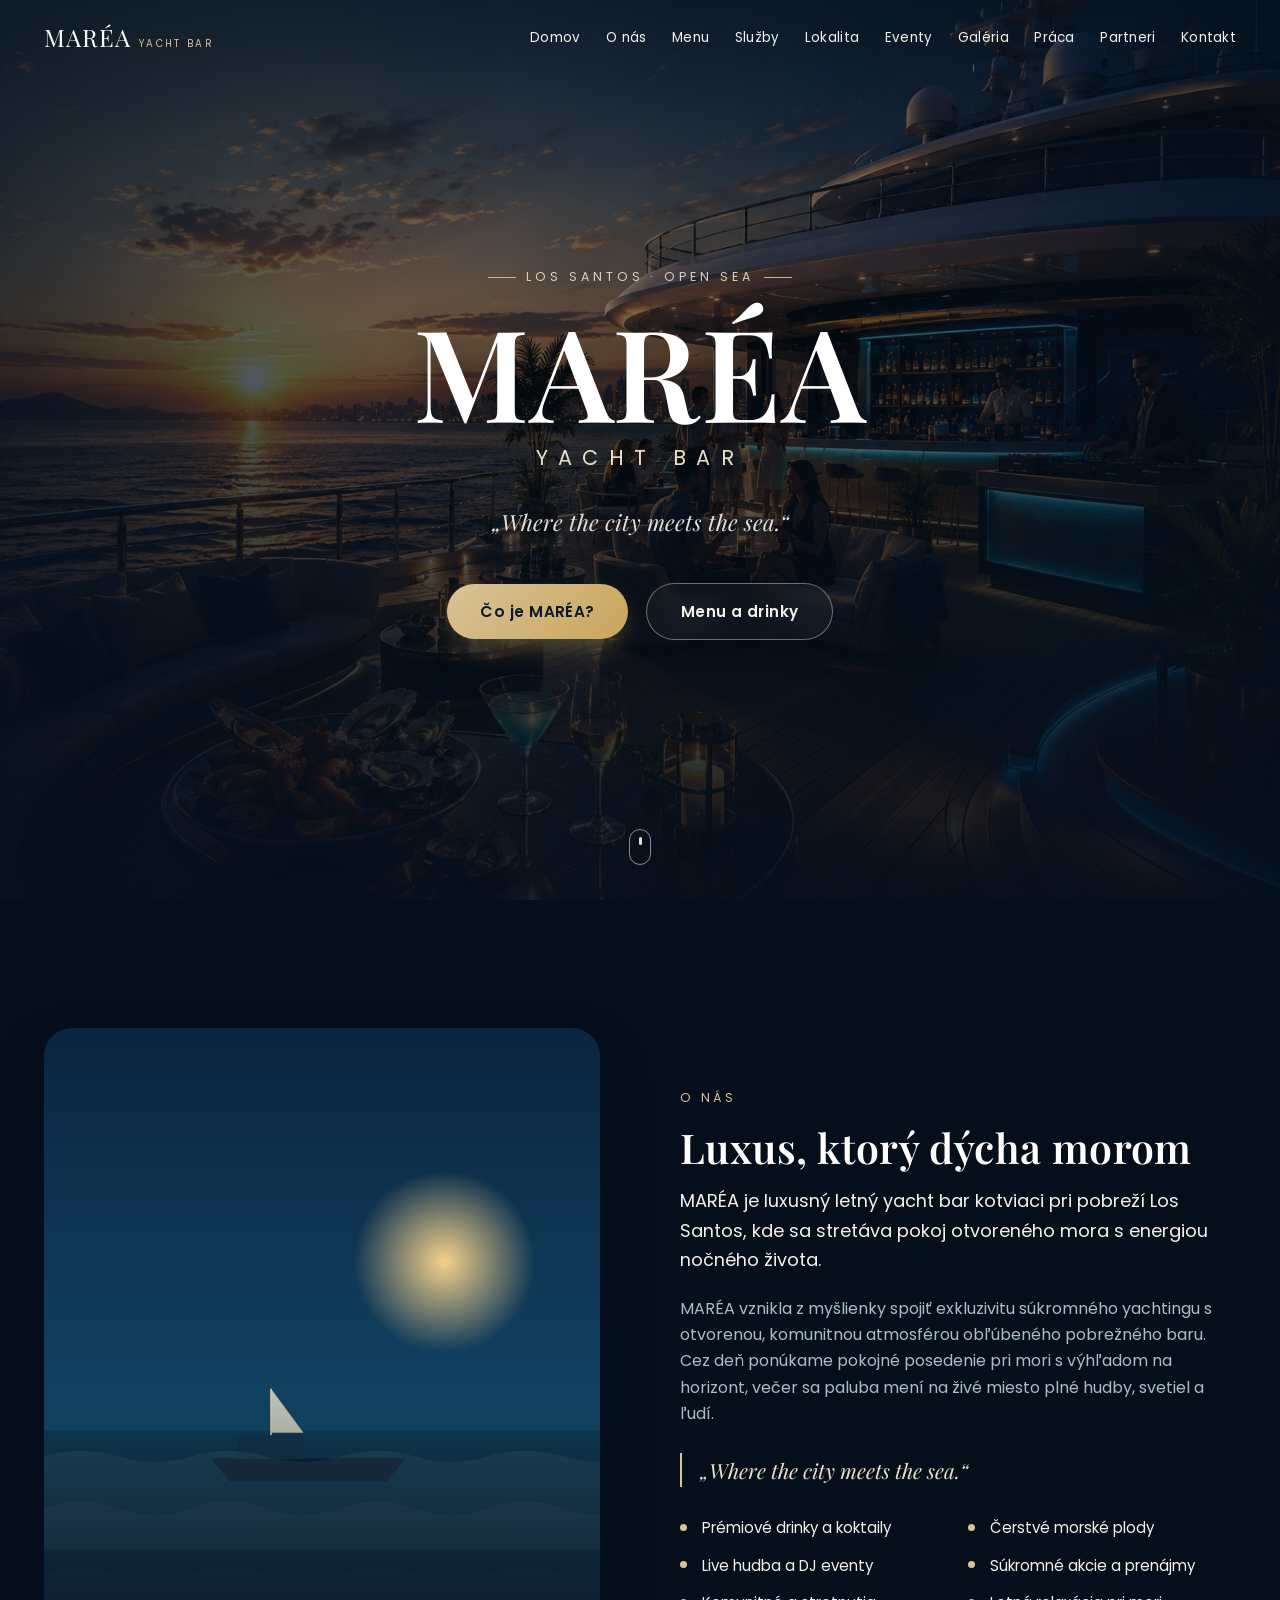
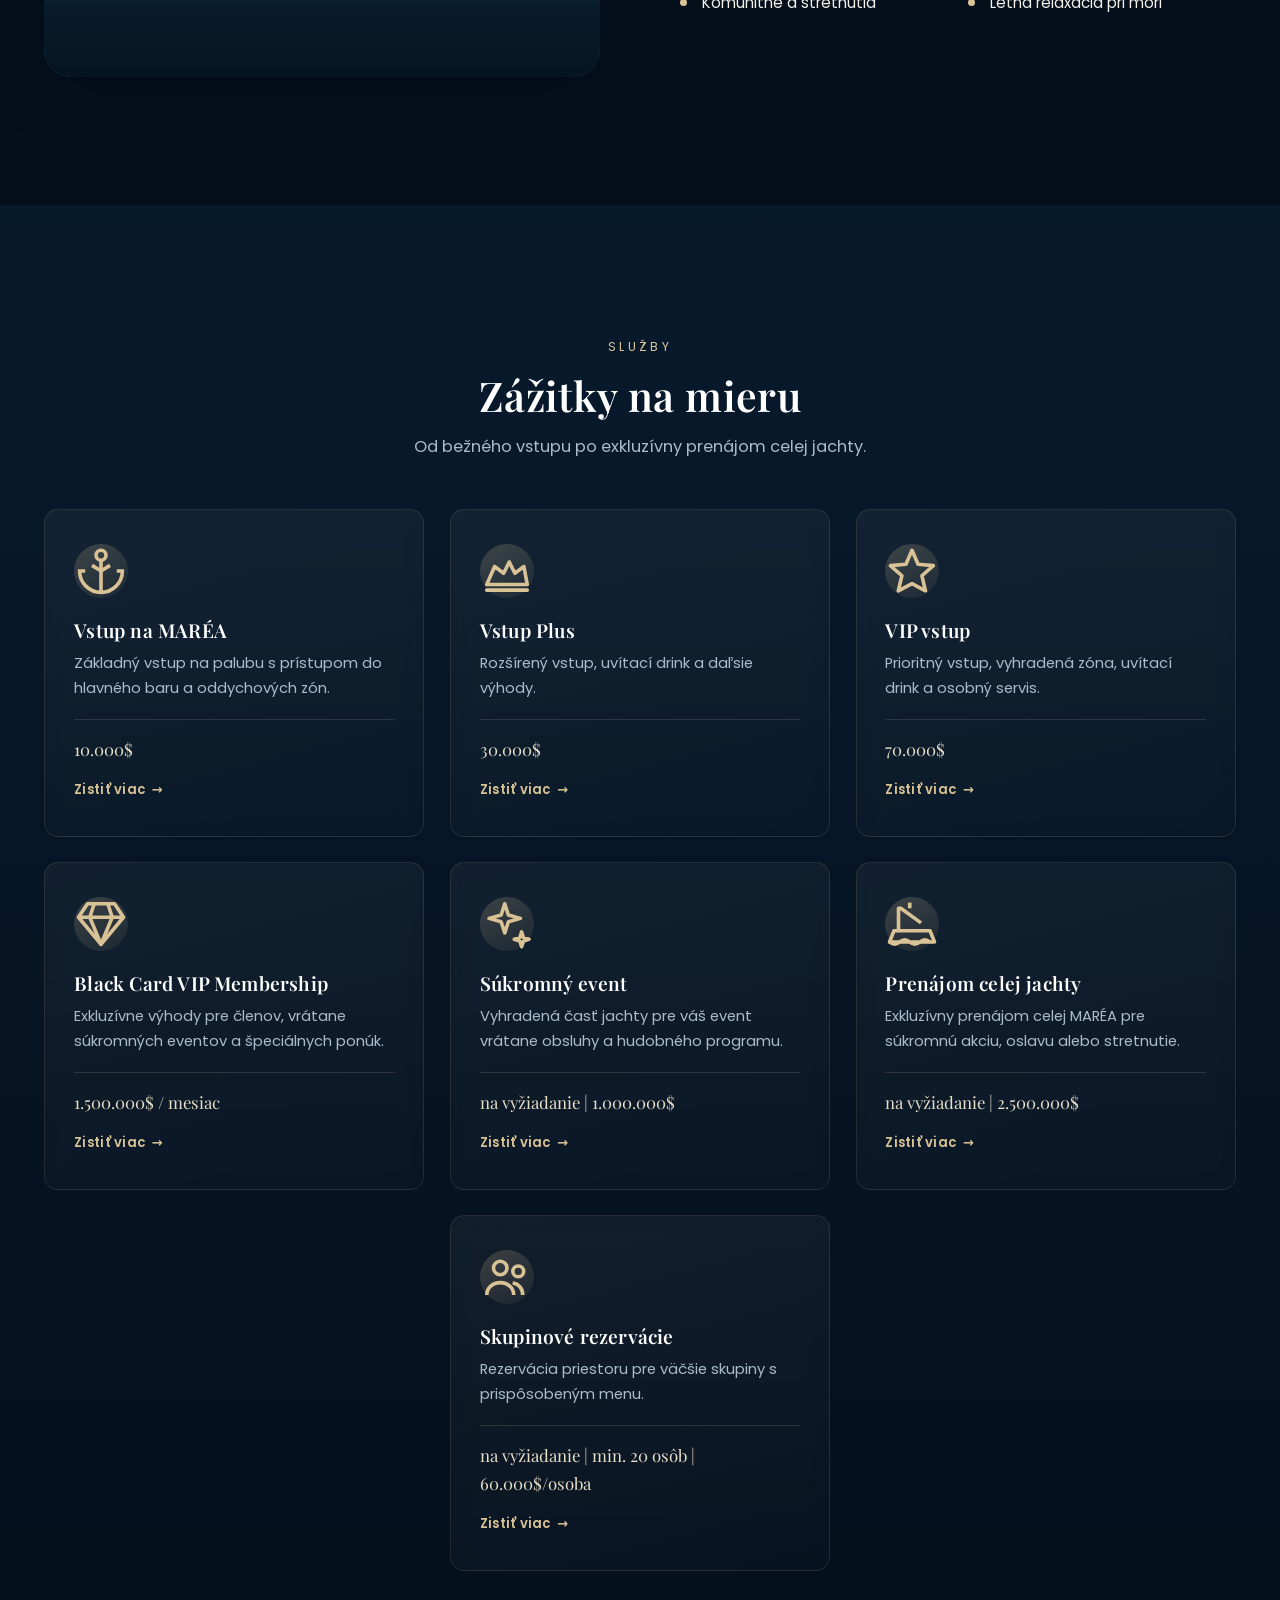
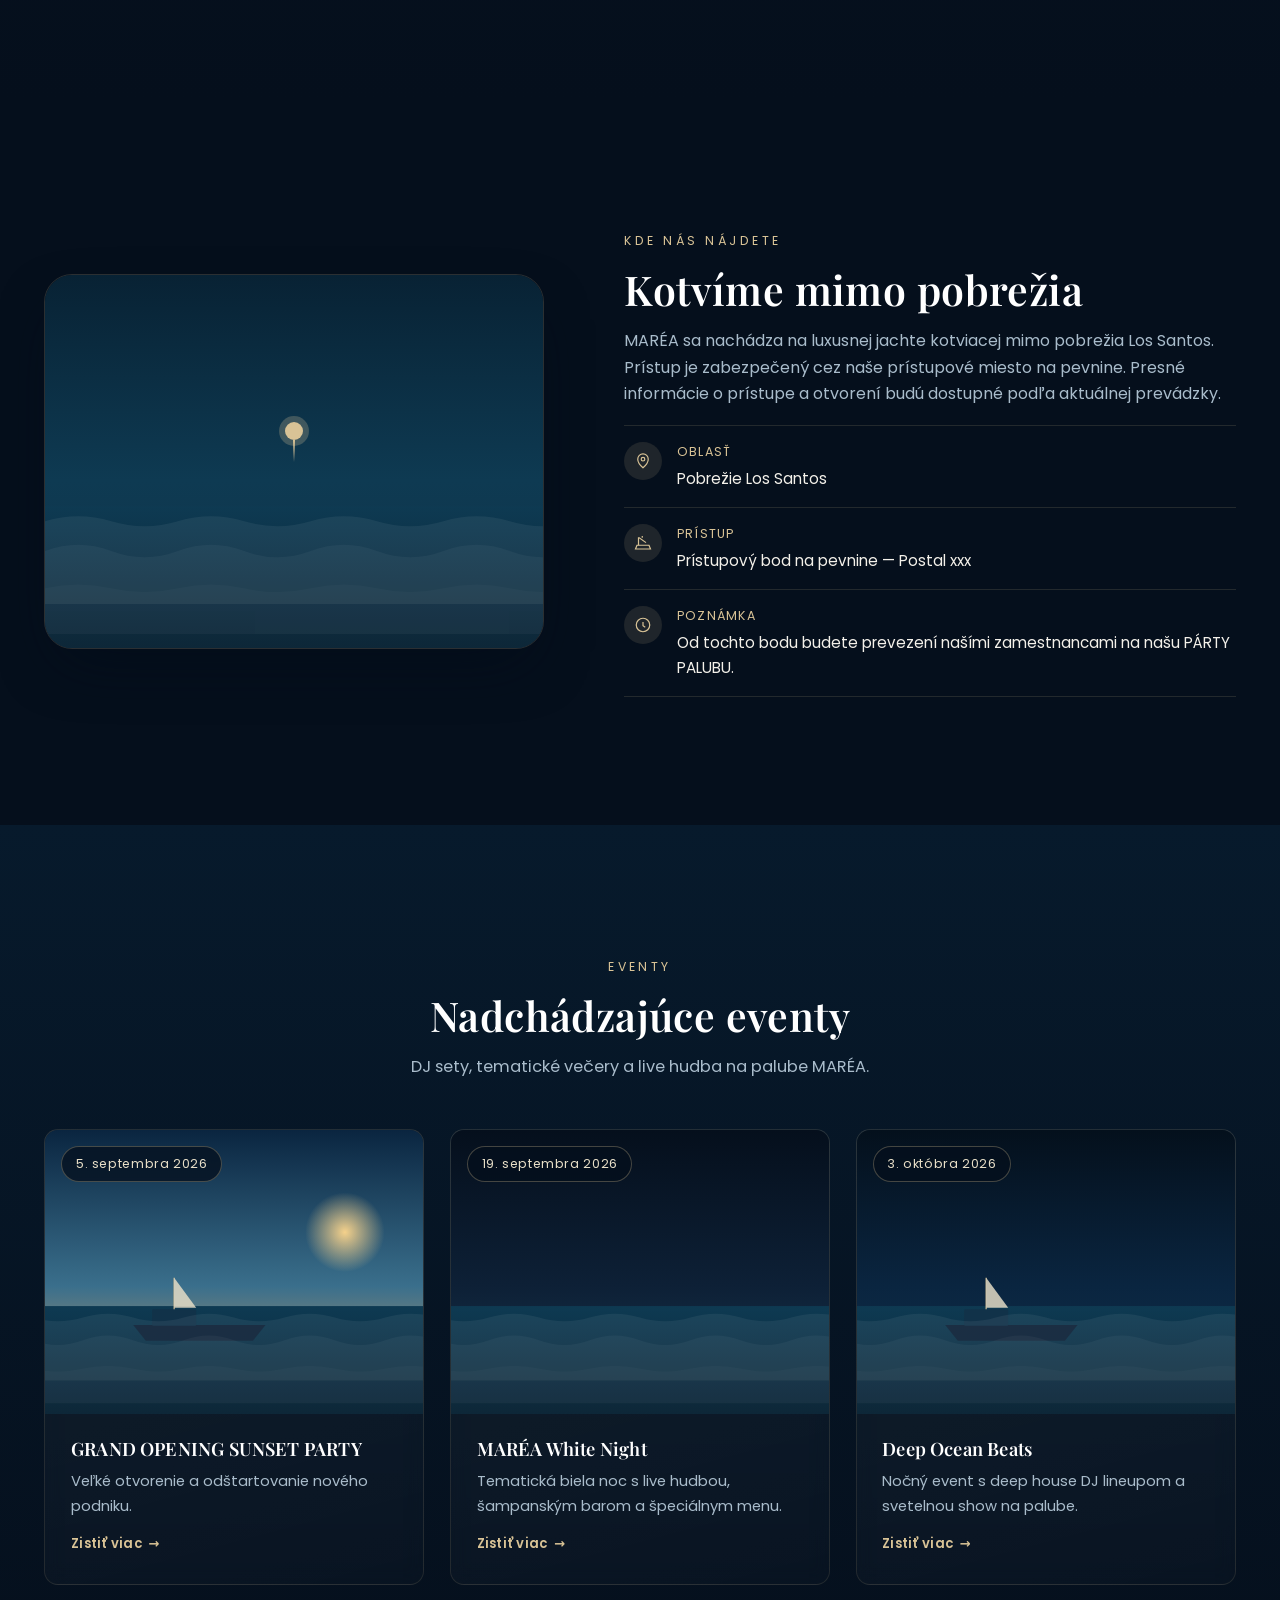
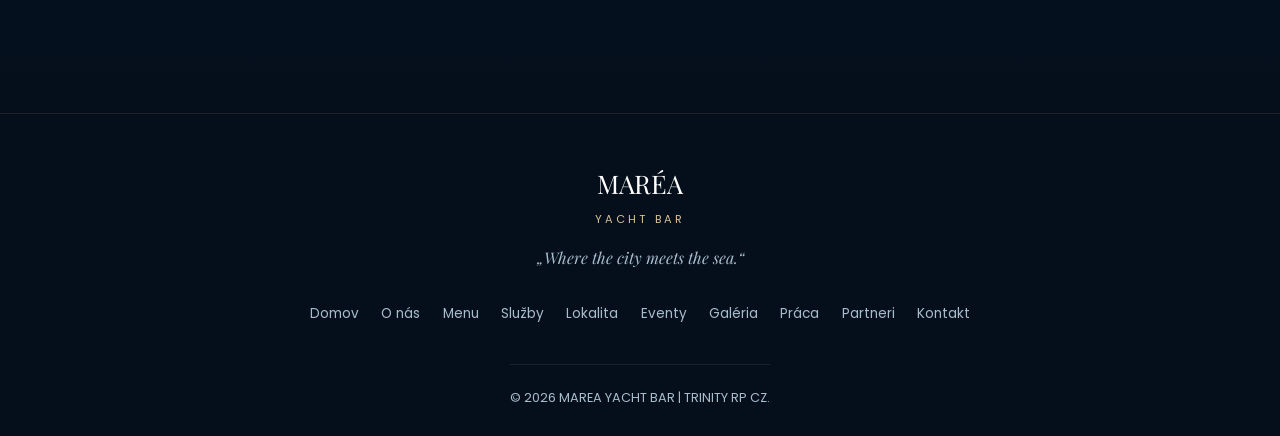
==== index.html @ e89d4713 "Update MAREA website files | st 26. 08. 2026 18:43:15,04" ====
<!DOCTYPE html>
<html lang="sk">

<head>
  <meta charset="UTF-8">
  <meta name="viewport" content="width=device-width, initial-scale=1.0">
  <title>MARÉA — Yacht Bar | Where the city meets the sea.</title>
  <meta name="description"
    content="MARÉA je luxusný letný yacht bar pri pobreží Los Santos. Drinky, morské plody, hudba a nezabudnuteľná atmosféra pri mori.">
  <meta name="theme-color" content="#071a2c">

  <link rel="icon" type="image/png" href="assets/icons/favicon.png">

  <link rel="preconnect" href="https://fonts.googleapis.com">
  <link rel="preconnect" href="https://fonts.gstatic.com" crossorigin>
  <link
    href="https://fonts.googleapis.com/css2?family=Playfair+Display:ital,wght@0,500;0,600;0,700;1,500;1,600&family=Poppins:wght@300;400;500;600;700&display=swap"
    rel="stylesheet">

  <link rel="stylesheet" href="css/style.css?v=9">
  <link rel="stylesheet" href="css/responsive.css?v=2">
</head>

<body>

  <!-- ==================== Navbar ==================== -->
  <header class="navbar" id="navbar">
    <div class="container">
      <a href="index.html#home" class="brand">
        MARÉA
        <span class="brand-tag">Yacht Bar</span>
      </a>

      <nav>
        <ul class="nav-links" id="nav-links"></ul>
      </nav>

      <button class="hamburger" id="hamburger" aria-label="Otvoriť menu" aria-expanded="false"
        aria-controls="nav-links">
        <span></span><span></span><span></span>
      </button>
    </div>
  </header>

  <noscript>
    <div style="padding:2rem;text-align:center;background:#0a2540;color:#f4f1ea;">
      Pre plné zobrazenie obsahu MARÉA je potrebný povolený JavaScript.
    </div>
  </noscript>

  <main>

    <!-- ==================== Hero ==================== -->
    <section class="hero" id="home">
      <div class="hero-media">
        <img src="assets/images/other/hero-yacht.png" alt="Luxusná jachta MARÉA na mori pri západe slnka">
      </div>
      <div class="hero-overlay"></div>

      <div class="hero-content">
        <span class="hero-eyebrow">Los Santos · Open Sea</span>
        <h1 class="hero-title" id="hero-title">MARÉA</h1>
        <p class="hero-subtitle" id="hero-subtitle">Yacht Bar</p>
        <p class="hero-tagline" id="hero-tagline">„Where the city meets the sea.“</p>

        <div class="hero-actions">
          <a href="#about" class="btn btn-primary" id="hero-cta-primary">Objaviť MARÉA</a>
          <a href="menu.html" class="btn btn-outline" id="hero-cta-secondary">Cenník</a>
        </div>
      </div>

      <div class="hero-scroll-indicator" aria-hidden="true"><span></span></div>
    </section>

    <!-- ==================== O nás ==================== -->
    <section id="about">
      <div class="container">
        <div class="about-grid">
          <div class="about-media reveal">
            <img src="assets/images/other/about-yacht.svg" alt="Paluba MARÉA pri západe slnka">
          </div>

          <div class="about-text reveal">
            <span class="eyebrow">O nás</span>
            <h2 class="section-title">Luxus, ktorý dýcha morom</h2>
            <p class="about-lead" id="about-lead">Načítavam informácie…</p>
            <p class="about-desc" id="about-desc"></p>
            <p class="about-desc" id="about-concept"></p>
            <p class="about-tagline" id="about-tagline"></p>
            <ul class="about-focus" id="about-focus"></ul>
          </div>
        </div>
      </div>
    </section>

    <!-- ==================== Služby ==================== -->
    <section id="services" class="section-alt">
      <div class="container">
        <div class="section-header reveal">
          <span class="eyebrow">Služby</span>
          <h2 class="section-title">Zážitky na mieru</h2>
          <p class="section-subtitle">Od bežného vstupu po exkluzívny prenájom celej jachty.</p>
        </div>

        <div class="services-grid" id="services-grid">
          <p class="state-empty">Načítavam služby…</p>
        </div>
      </div>
    </section>

    <!-- ==================== Lokalita ==================== -->
    <section id="location">
      <div class="container">
        <div class="location-grid">
          <div class="location-map reveal">
            <img src="assets/images/other/map-placeholder.svg" alt="Ilustračná mapa polohy MARÉA pri pobreží Los Santos">
            <div class="location-pin">
              <div class="location-pin-dot"></div>
              <div class="location-pin-stick"></div>
            </div>
          </div>

          <div class="location-details reveal">
            <span class="eyebrow">Kde nás nájdete</span>
            <h2 class="section-title">Kotvíme mimo pobrežia</h2>
            <p id="location-description">Načítavam informácie o lokalite…</p>

            <div class="location-fact">
              <div class="location-fact-icon" aria-hidden="true">
                <svg viewBox="0 0 24 24" width="18" height="18" fill="none" stroke="currentColor" stroke-width="1.6">
                  <path d="M12 21s-7-6.2-7-11.5A7 7 0 0 1 19 9.5C19 14.8 12 21 12 21Z" />
                  <circle cx="12" cy="9.5" r="2.4" />
                </svg>
              </div>
              <div>
                <div class="location-fact-label">Oblasť</div>
                <div class="location-fact-value" id="location-fact-area">—</div>
              </div>
            </div>

            <div class="location-fact">
              <div class="location-fact-icon" aria-hidden="true">
                <svg viewBox="0 0 24 24" width="18" height="18" fill="none" stroke="currentColor" stroke-width="1.6">
                  <path d="M4 15 2 20h20l-2-5Z" />
                  <path d="M6 15V5h1l9 6.5" />
                  <path d="M11 5V2.5" />
                </svg>
              </div>
              <div>
                <div class="location-fact-label">Prístup</div>
                <div class="location-fact-value" id="location-fact-access">—</div>
              </div>
            </div>

            <div class="location-fact">
              <div class="location-fact-icon" aria-hidden="true">
                <svg viewBox="0 0 24 24" width="18" height="18" fill="none" stroke="currentColor" stroke-width="1.6">
                  <circle cx="12" cy="12" r="9" />
                  <path d="M12 8v5l3 2" />
                </svg>
              </div>
              <div>
                <div class="location-fact-label">Poznámka</div>
                <div class="location-fact-value" id="location-fact-note">—</div>
              </div>
            </div>
          </div>
        </div>
      </div>
    </section>

    <!-- ==================== Eventy ==================== -->
    <section id="events" class="section-alt">
      <div class="container">
        <div class="section-header reveal">
          <span class="eyebrow">Eventy</span>
          <h2 class="section-title">Nadchádzajúce eventy</h2>
          <p class="section-subtitle">DJ sety, tematické večery a live hudba na palube MARÉA.</p>
        </div>

        <div class="events-grid" id="events-grid">
          <p class="events-empty">Načítavam eventy…</p>
        </div>
      </div>
    </section>

  </main>

  <!-- ==================== Info modal (Služby / Eventy) ==================== -->
  <div class="info-modal" id="info-modal" role="dialog" aria-modal="true" aria-label="Podrobnosti">
    <div class="info-modal-content" id="info-modal-content">
      <button type="button" class="info-modal-close" id="info-modal-close" aria-label="Zavrieť">✕</button>
      <div class="info-modal-media" id="info-modal-media"></div>
      <div class="info-modal-body">
        <span class="info-modal-eyebrow" id="info-modal-eyebrow"></span>
        <h3 class="info-modal-title" id="info-modal-title">…</h3>
        <div class="info-modal-meta" id="info-modal-meta"></div>
        <p class="info-modal-desc" id="info-modal-desc"></p>
      </div>
    </div>
  </div>

  <!-- ==================== Footer ==================== -->
  <footer class="footer">
    <div class="container footer-inner">
      <div class="footer-brand">MARÉA</div>
      <div class="footer-type">Yacht Bar</div>
      <p class="footer-tagline">„Where the city meets the sea.“</p>

      <nav class="footer-nav" id="footer-nav"></nav>

      <div class="footer-bottom">
        © <span id="footer-year"></span> MAREA YACHT BAR | TRINITY RP CZ.
      </div>
    </div>
  </footer>

  <button class="back-to-top" id="back-to-top" aria-label="Späť na vrch stránky">
    <svg viewBox="0 0 24 24" width="20" height="20" fill="none" stroke="currentColor" stroke-width="2"
      stroke-linecap="round" stroke-linejoin="round">
      <path d="M12 19V5" />
      <path d="M5 12l7-7 7 7" />
    </svg>
  </button>

  <script src="js/loader.js?v=5"></script>
  <script src="js/main.js?v=9"></script>
</body>

</html>
---- css/style.css ----
/* ==========================================================================
   MARÉA — Yacht Bar
   Core stylesheet. Breakpoint overrides live in responsive.css.
   ========================================================================== */

/* -------------------- Design tokens -------------------- */
:root {
  /* Colors — navy / ocean / turquoise core, gold / sand accents */
  --navy-950: #050f1c;
  --navy-900: #071a2c;
  --navy-800: #0a2540;
  --navy-700: #123249;
  --ocean-600: #0e3a52;
  --ocean-500: #1c6f8c;
  --turquoise-400: #2a8fae;
  --turquoise-300: #4fb8c9;
  --gold-500: #c9a55c;
  --gold-400: #d9c396;
  --gold-300: #e8dfc8;
  --sand-100: #f5efe3;
  --white: #ffffff;

  --bg-body: var(--navy-950);
  --bg-alt: var(--navy-900);
  --text-primary: #f4f1ea;
  --text-muted: #a9bccb;
  --text-on-light: var(--navy-900);

  --font-display: "Playfair Display", "Georgia", "Times New Roman", serif;
  --font-body: "Poppins", "Segoe UI", system-ui, -apple-system, sans-serif;

  --container-w: 1240px;
  --space-xs: 0.5rem;
  --space-sm: 1rem;
  --space-md: 1.75rem;
  --space-lg: 3rem;
  --space-xl: 5rem;
  --space-2xl: 8rem;

  --radius-sm: 6px;
  --radius-md: 14px;
  --radius-lg: 28px;

  --shadow-soft: 0 10px 40px -12px rgba(2, 12, 24, 0.55);
  --shadow-strong: 0 24px 60px -20px rgba(2, 12, 24, 0.7);

  --ease: cubic-bezier(0.22, 1, 0.36, 1);
  --transition-fast: 0.25s var(--ease);
  --transition-med: 0.5s var(--ease);
}

/* -------------------- Reset -------------------- */
*,
*::before,
*::after {
  box-sizing: border-box;
  margin: 0;
  padding: 0;
}

html {
  scroll-behavior: smooth;
  scroll-padding-top: 84px;
}

body {
  background: var(--bg-body);
  color: var(--text-primary);
  font-family: var(--font-body);
  font-size: 16px;
  line-height: 1.65;
  overflow-x: hidden;
}

img {
  max-width: 100%;
  display: block;
}

a {
  color: inherit;
  text-decoration: none;
}

ul {
  list-style: none;
}

button {
  font-family: inherit;
  cursor: pointer;
  border: none;
  background: none;
  color: inherit;
}

h1, h2, h3, h4 {
  font-family: var(--font-display);
  font-weight: 600;
  line-height: 1.2;
  letter-spacing: 0.01em;
}

::selection {
  background: var(--gold-400);
  color: var(--navy-900);
}

/* -------------------- Layout helpers -------------------- */
.container {
  width: 100%;
  max-width: var(--container-w);
  margin-inline: auto;
  padding-inline: 1.5rem;
}

section {
  position: relative;
  padding-block: var(--space-2xl);
}

.section-alt {
  background: linear-gradient(180deg, var(--navy-900) 0%, var(--navy-950) 100%);
}

.section-header {
  text-align: center;
  max-width: 640px;
  margin-inline: auto;
  margin-bottom: var(--space-lg);
}

.eyebrow {
  display: inline-block;
  font-family: var(--font-body);
  font-size: 0.78rem;
  letter-spacing: 0.28em;
  text-transform: uppercase;
  color: var(--gold-400);
  margin-bottom: 0.85rem;
}

.section-title {
  font-size: clamp(1.9rem, 3.2vw, 2.75rem);
  color: var(--white);
  margin-bottom: 0.9rem;
}

.section-subtitle {
  color: var(--text-muted);
  font-size: 1.02rem;
}

.divider-wave {
  width: 100%;
  height: 60px;
  display: block;
  color: var(--navy-950);
}

/* -------------------- Reveal-on-scroll -------------------- */
.reveal {
  opacity: 0;
  transform: translateY(28px);
  transition: opacity 0.8s var(--ease), transform 0.8s var(--ease);
}

.reveal.is-visible {
  opacity: 1;
  transform: translateY(0);
}

/* -------------------- Buttons -------------------- */
.btn {
  display: inline-flex;
  align-items: center;
  justify-content: center;
  gap: 0.5rem;
  padding: 0.95rem 2.1rem;
  border-radius: 999px;
  font-size: 0.95rem;
  font-weight: 600;
  letter-spacing: 0.03em;
  transition: transform var(--transition-fast), box-shadow var(--transition-fast), background var(--transition-fast), border-color var(--transition-fast), color var(--transition-fast);
  white-space: nowrap;
}

.btn-primary {
  background: linear-gradient(135deg, var(--gold-400), var(--gold-500));
  color: var(--navy-900);
  box-shadow: 0 12px 30px -10px rgba(201, 165, 92, 0.55);
}

.btn-primary:hover {
  transform: translateY(-2px);
  box-shadow: 0 16px 36px -10px rgba(201, 165, 92, 0.7);
}

.btn-outline {
  background: rgba(255, 255, 255, 0.04);
  border: 1px solid rgba(244, 241, 234, 0.4);
  color: var(--text-primary);
  backdrop-filter: blur(6px);
}

.btn-outline:hover {
  border-color: var(--gold-400);
  color: var(--gold-300);
  transform: translateY(-2px);
}

.btn-small {
  padding: 0.6rem 1.3rem;
  font-size: 0.85rem;
}

/* -------------------- Navbar -------------------- */
.navbar {
  position: fixed;
  top: 0;
  left: 0;
  right: 0;
  z-index: 1000;
  padding-block: 1.1rem;
  transition: background var(--transition-fast), padding var(--transition-fast), box-shadow var(--transition-fast);
}

.navbar.is-scrolled {
  background: rgba(7, 26, 44, 0.82);
  backdrop-filter: blur(14px) saturate(140%);
  -webkit-backdrop-filter: blur(14px) saturate(140%);
  padding-block: 0.7rem;
  box-shadow: 0 8px 30px -18px rgba(0, 0, 0, 0.6);
  border-bottom: 1px solid rgba(217, 195, 150, 0.12);
}

.navbar .container {
  display: flex;
  align-items: center;
  justify-content: space-between;
  gap: 1.5rem;
}

.brand {
  display: flex;
  align-items: baseline;
  gap: 0.5rem;
  font-family: var(--font-display);
  font-size: 1.5rem;
  color: var(--white);
  letter-spacing: 0.04em;
}

.brand-tag {
  font-family: var(--font-body);
  font-size: 0.62rem;
  letter-spacing: 0.24em;
  color: var(--gold-400);
  text-transform: uppercase;
}

.nav-links {
  display: flex;
  align-items: center;
  gap: 1.6rem;
}

.nav-links a {
  position: relative;
  font-size: 0.84rem;
  letter-spacing: 0.02em;
  color: var(--text-primary);
  padding-block: 0.3rem;
  white-space: nowrap;
}

.nav-links a::after {
  content: "";
  position: absolute;
  left: 0;
  bottom: 0;
  width: 0;
  height: 1px;
  background: var(--gold-400);
  transition: width var(--transition-fast);
}

.nav-links a:hover::after,
.nav-links a.is-active::after {
  width: 100%;
}

.nav-cta {
  display: none;
}

.hamburger {
  display: none;
  flex-direction: column;
  gap: 5px;
  padding: 0.4rem;
  z-index: 1100;
}

.hamburger span {
  width: 24px;
  height: 2px;
  background: var(--white);
  transition: transform var(--transition-fast), opacity var(--transition-fast);
}

.hamburger.is-open span:nth-child(1) {
  transform: translateY(7px) rotate(45deg);
}

.hamburger.is-open span:nth-child(2) {
  opacity: 0;
}

.hamburger.is-open span:nth-child(3) {
  transform: translateY(-7px) rotate(-45deg);
}

/* -------------------- Hero -------------------- */
.hero {
  position: relative;
  min-height: 100vh;
  display: flex;
  align-items: center;
  justify-content: center;
  text-align: center;
  overflow: hidden;
  background: var(--navy-950);
}

.hero-media {
  position: absolute;
  inset: 0;
  z-index: 0;
}

.hero-media img {
  width: 100%;
  height: 100%;
  object-fit: cover;
  object-position: center;
  transform: scale(1.05);
  animation: hero-zoom 18s ease-in-out infinite alternate;
}

@keyframes hero-zoom {
  from { transform: scale(1.05); }
  to { transform: scale(1.14); }
}

.hero-overlay {
  position: absolute;
  inset: 0;
  background:
    linear-gradient(180deg, rgba(5, 15, 28, 0.55) 0%, rgba(5, 15, 28, 0.55) 35%, rgba(5, 15, 28, 0.92) 100%),
    linear-gradient(90deg, rgba(5, 15, 28, 0.55) 0%, transparent 40%, transparent 60%, rgba(5, 15, 28, 0.55) 100%);
}

.hero-content {
  position: relative;
  z-index: 2;
  padding-inline: 1.5rem;
  max-width: 780px;
}

.hero-eyebrow {
  display: inline-flex;
  align-items: center;
  gap: 0.6rem;
  font-size: 0.78rem;
  letter-spacing: 0.32em;
  text-transform: uppercase;
  color: var(--gold-300);
  margin-bottom: 1.4rem;
  opacity: 0.9;
}

.hero-eyebrow::before,
.hero-eyebrow::after {
  content: "";
  width: 28px;
  height: 1px;
  background: var(--gold-400);
}

.hero-title {
  font-size: clamp(3.6rem, 11vw, 8rem);
  color: var(--white);
  line-height: 0.95;
  text-shadow: 0 12px 40px rgba(0, 0, 0, 0.45);
}

.hero-subtitle {
  font-family: var(--font-body);
  font-size: clamp(1rem, 2vw, 1.3rem);
  letter-spacing: 0.5em;
  color: var(--gold-300);
  text-transform: uppercase;
  margin-top: 0.6rem;
  margin-bottom: 1.8rem;
}

.hero-tagline {
  font-family: var(--font-display);
  font-style: italic;
  font-size: clamp(1.1rem, 2vw, 1.4rem);
  color: var(--text-primary);
  margin-bottom: 2.6rem;
  opacity: 0.92;
}

.hero-actions {
  display: flex;
  align-items: center;
  justify-content: center;
  gap: 1.1rem;
  flex-wrap: wrap;
}

.hero-scroll-indicator {
  position: absolute;
  bottom: 2.2rem;
  left: 50%;
  transform: translateX(-50%);
  z-index: 2;
  width: 22px;
  height: 36px;
  border: 1px solid rgba(244, 241, 234, 0.55);
  border-radius: 20px;
  display: flex;
  justify-content: center;
  padding-top: 7px;
}

.hero-scroll-indicator span {
  width: 3px;
  height: 8px;
  border-radius: 2px;
  background: var(--gold-300);
  animation: scroll-dot 1.8s ease-in-out infinite;
}

@keyframes scroll-dot {
  0% { transform: translateY(0); opacity: 1; }
  70% { transform: translateY(10px); opacity: 0; }
  100% { opacity: 0; }
}

/* -------------------- Page hero (subpage banner) -------------------- */
.page-hero {
  position: relative;
  min-height: 44vh;
  display: flex;
  align-items: center;
  justify-content: center;
  text-align: center;
  overflow: hidden;
  padding-top: 6rem;
  background:
    radial-gradient(ellipse at 50% 130%, rgba(217, 195, 150, 0.16), transparent 60%),
    linear-gradient(160deg, var(--navy-900) 0%, var(--ocean-600) 55%, var(--turquoise-400) 130%);
}

.page-hero-content {
  position: relative;
  z-index: 1;
  padding-inline: 1.5rem;
  max-width: 640px;
}

.page-hero-title {
  font-size: clamp(2.4rem, 6vw, 4rem);
  color: var(--white);
  margin-top: 0.5rem;
}

.page-hero-desc {
  color: var(--text-primary);
  opacity: 0.85;
  margin-top: 1rem;
}

/* -------------------- Discord CTA -------------------- */
.discord-cta {
  display: flex;
  align-items: center;
  flex-wrap: wrap;
  gap: 1.4rem 1.8rem;
  padding: 1.8rem 2.2rem;
  border-radius: var(--radius-lg);
  background: linear-gradient(135deg, rgba(88, 101, 242, 0.14), rgba(42, 143, 174, 0.1));
  border: 1px solid rgba(217, 195, 150, 0.18);
  margin-bottom: var(--space-lg);
}

.discord-cta-icon {
  flex-shrink: 0;
  width: 54px;
  height: 54px;
  border-radius: 50%;
  display: flex;
  align-items: center;
  justify-content: center;
  background: rgba(88, 101, 242, 0.18);
  color: #9aa8ff;
}

.discord-cta-text {
  flex: 1 1 260px;
}

.discord-cta-text h3 {
  font-size: 1.15rem;
  color: var(--white);
  margin-bottom: 0.35rem;
}

.discord-cta-text p {
  color: var(--text-muted);
  font-size: 0.9rem;
}

.discord-cta .btn {
  flex-shrink: 0;
}

/* -------------------- About -------------------- */
.about-grid {
  display: grid;
  grid-template-columns: 1fr 1fr;
  gap: var(--space-xl);
  align-items: center;
}

.about-media {
  position: relative;
  border-radius: var(--radius-lg);
  overflow: hidden;
  box-shadow: var(--shadow-strong);
  aspect-ratio: 6 / 7;
}

.about-media img {
  width: 100%;
  height: 100%;
  object-fit: cover;
  transition: transform 0.8s var(--ease);
}

.about-media:hover img {
  transform: scale(1.06);
}

.about-media::after {
  content: "";
  position: absolute;
  inset: 0;
  background: linear-gradient(180deg, transparent 55%, rgba(5, 15, 28, 0.75) 100%);
}

.about-text .eyebrow {
  display: block;
}

.about-lead {
  font-size: 1.12rem;
  color: var(--text-primary);
  margin-bottom: 1.3rem;
}

.about-desc {
  color: var(--text-muted);
  margin-bottom: 1.6rem;
}

.about-tagline {
  font-family: var(--font-display);
  font-style: italic;
  font-size: 1.3rem;
  color: var(--gold-300);
  padding-left: 1.1rem;
  border-left: 2px solid var(--gold-400);
  margin-bottom: 1.8rem;
}

.about-focus {
  display: grid;
  grid-template-columns: 1fr 1fr;
  gap: 0.8rem 1.2rem;
}

.about-focus li {
  position: relative;
  padding-left: 1.4rem;
  color: var(--text-primary);
  font-size: 0.94rem;
}

.about-focus li::before {
  content: "";
  position: absolute;
  left: 0;
  top: 0.5em;
  width: 7px;
  height: 7px;
  border-radius: 50%;
  background: var(--gold-400);
}

/* -------------------- Cards (generic) -------------------- */
.card {
  background: linear-gradient(165deg, rgba(255, 255, 255, 0.05), rgba(255, 255, 255, 0.015));
  border: 1px solid rgba(217, 195, 150, 0.12);
  border-radius: var(--radius-md);
  backdrop-filter: blur(8px);
  transition: transform var(--transition-fast), border-color var(--transition-fast), box-shadow var(--transition-fast);
}

.card:hover {
  transform: translateY(-6px);
  border-color: rgba(217, 195, 150, 0.4);
  box-shadow: var(--shadow-soft);
}

/* -------------------- Location -------------------- */
.location-grid {
  display: grid;
  grid-template-columns: 0.9fr 1.1fr;
  gap: var(--space-xl);
  align-items: center;
}

.location-map {
  position: relative;
  border-radius: var(--radius-lg);
  overflow: hidden;
  box-shadow: var(--shadow-strong);
  aspect-ratio: 4 / 3;
  border: 1px solid rgba(217, 195, 150, 0.18);
}

.location-map img {
  width: 100%;
  height: 100%;
  object-fit: cover;
}

.location-pin {
  position: absolute;
  top: 50%;
  left: 50%;
  transform: translate(-50%, -100%);
  display: flex;
  flex-direction: column;
  align-items: center;
}

.location-pin-dot {
  width: 18px;
  height: 18px;
  border-radius: 50%;
  background: var(--gold-400);
  box-shadow: 0 0 0 6px rgba(217, 195, 150, 0.25);
  animation: pin-pulse 2.4s ease-in-out infinite;
}

@keyframes pin-pulse {
  0%, 100% { box-shadow: 0 0 0 6px rgba(217, 195, 150, 0.25); }
  50% { box-shadow: 0 0 0 12px rgba(217, 195, 150, 0.08); }
}

.location-pin-stick {
  width: 2px;
  height: 22px;
  background: linear-gradient(180deg, var(--gold-400), transparent);
}

.location-details p {
  color: var(--text-muted);
  margin-bottom: 1.1rem;
}

.location-fact {
  display: flex;
  gap: 0.9rem;
  padding: 1rem 0;
  border-top: 1px solid rgba(217, 195, 150, 0.14);
}

.location-fact:last-child {
  border-bottom: 1px solid rgba(217, 195, 150, 0.14);
}

.location-fact-icon {
  flex-shrink: 0;
  width: 38px;
  height: 38px;
  border-radius: 50%;
  display: flex;
  align-items: center;
  justify-content: center;
  background: rgba(217, 195, 150, 0.12);
  color: var(--gold-400);
}

.location-fact-label {
  font-size: 0.78rem;
  letter-spacing: 0.1em;
  text-transform: uppercase;
  color: var(--gold-400);
  margin-bottom: 0.2rem;
}

.location-fact-value {
  color: var(--text-primary);
  font-size: 0.95rem;
}

/* -------------------- Menu -------------------- */
.menu-filters {
  display: flex;
  flex-wrap: wrap;
  justify-content: center;
  gap: 0.7rem;
  margin-bottom: var(--space-lg);
}

.filter-btn {
  padding: 0.6rem 1.4rem;
  border-radius: 999px;
  font-size: 0.85rem;
  letter-spacing: 0.03em;
  border: 1px solid rgba(244, 241, 234, 0.22);
  color: var(--text-muted);
  transition: all var(--transition-fast);
}

.filter-btn:hover {
  border-color: var(--gold-400);
  color: var(--gold-300);
}

.filter-btn.is-active {
  background: var(--gold-400);
  border-color: var(--gold-400);
  color: var(--navy-900);
  font-weight: 600;
}

.menu-grid {
  display: flex;
  flex-wrap: wrap;
  justify-content: center;
  gap: 1.4rem;
}

.menu-item {
  flex: 1 1 300px;
  max-width: 400px;
  padding: 1.6rem 1.6rem 1.4rem;
  transition: transform var(--transition-fast), border-color var(--transition-fast), box-shadow var(--transition-fast), opacity 0.3s, display 0.3s allow-discrete;
}

.menu-item-head {
  display: flex;
  justify-content: space-between;
  align-items: baseline;
  gap: 0.8rem;
  margin-bottom: 0.55rem;
}

.menu-item-name {
  font-family: var(--font-display);
  font-size: 1.12rem;
  color: var(--white);
}

.menu-item-price {
  flex-shrink: 0;
  font-family: var(--font-display);
  font-size: 1.1rem;
  color: var(--gold-400);
  white-space: nowrap;
}

.menu-item-desc {
  color: var(--text-muted);
  font-size: 0.9rem;
}

.menu-item-category {
  display: inline-block;
  margin-top: 0.9rem;
  font-size: 0.68rem;
  letter-spacing: 0.14em;
  text-transform: uppercase;
  color: var(--turquoise-300);
}

.menu-empty,
.state-empty {
  flex-basis: 100%;
  text-align: center;
  color: var(--text-muted);
  padding: var(--space-lg) 1rem;
}

/* -------------------- Services -------------------- */
.services-grid,
.jobs-grid,
.partners-grid {
  display: flex;
  flex-wrap: wrap;
  justify-content: center;
  gap: 1.6rem;
}

.job-salary-label {
  display: block;
  font-size: 0.68rem;
  letter-spacing: 0.12em;
  text-transform: uppercase;
  color: var(--turquoise-300);
  margin-bottom: 0.35rem;
}

.partner-tier {
  display: inline-block;
  font-size: 0.68rem;
  letter-spacing: 0.1em;
  text-transform: uppercase;
  padding: 0.3rem 0.8rem;
  border-radius: 999px;
  margin-bottom: 1.1rem;
  color: var(--text-muted);
  border: 1px solid rgba(217, 195, 150, 0.25);
}

.partner-tier-main {
  color: var(--navy-900);
  background: linear-gradient(135deg, var(--gold-400), var(--gold-500));
  border-color: transparent;
  font-weight: 600;
}

.partner-logo {
  width: 64px;
  height: 64px;
  border-radius: 14px;
  overflow: hidden;
  display: flex;
  align-items: center;
  justify-content: center;
  background: rgba(255, 255, 255, 0.04);
  border: 1px solid rgba(217, 195, 150, 0.16);
  margin-bottom: 1.3rem;
  padding: 8px;
}

.partner-logo img {
  width: 100%;
  height: 100%;
  object-fit: contain;
}

.partner-logo-fallback {
  width: 100%;
  height: 100%;
  align-items: center;
  justify-content: center;
  color: var(--gold-400);
}

.service-card {
  flex: 1 1 300px;
  max-width: 380px;
  padding: 2.1rem 1.8rem;
  text-align: left;
}

.service-icon {
  width: 54px;
  height: 54px;
  border-radius: 50%;
  display: flex;
  align-items: center;
  justify-content: center;
  background: linear-gradient(150deg, rgba(217, 195, 150, 0.22), rgba(217, 195, 150, 0.05));
  color: var(--gold-400);
  margin-bottom: 1.3rem;
}

.service-name {
  font-size: 1.2rem;
  color: var(--white);
  margin-bottom: 0.6rem;
}

.service-desc {
  color: var(--text-muted);
  font-size: 0.92rem;
  margin-bottom: 1.2rem;
}

.service-price {
  font-family: var(--font-display);
  color: var(--gold-300);
  font-size: 1.05rem;
  padding-top: 1rem;
  border-top: 1px solid rgba(217, 195, 150, 0.16);
}

/* -------------------- Events -------------------- */
.events-grid {
  display: flex;
  flex-wrap: wrap;
  justify-content: center;
  gap: 1.6rem;
}

.event-card {
  flex: 1 1 300px;
  max-width: 380px;
  overflow: hidden;
  display: flex;
  flex-direction: column;
}

.event-media {
  position: relative;
  aspect-ratio: 4 / 3;
  overflow: hidden;
}

.event-media img {
  width: 100%;
  height: 100%;
  object-fit: cover;
  transition: transform var(--transition-med);
}

.event-card:hover .event-media img {
  transform: scale(1.08);
}

.event-date {
  position: absolute;
  top: 1rem;
  left: 1rem;
  background: rgba(5, 15, 28, 0.75);
  backdrop-filter: blur(6px);
  border: 1px solid rgba(217, 195, 150, 0.3);
  color: var(--gold-300);
  font-size: 0.78rem;
  letter-spacing: 0.05em;
  padding: 0.4rem 0.85rem;
  border-radius: 999px;
}

.event-body {
  padding: 1.5rem 1.6rem 1.7rem;
}

.event-name {
  font-size: 1.15rem;
  color: var(--white);
  margin-bottom: 0.6rem;
}

.event-desc {
  color: var(--text-muted);
  font-size: 0.92rem;
}

.events-empty {
  text-align: center;
  padding: var(--space-lg) 1rem;
  color: var(--text-muted);
  border: 1px dashed rgba(217, 195, 150, 0.3);
  border-radius: var(--radius-md);
}

/* -------------------- Gallery -------------------- */
.gallery-grid {
  display: grid;
  grid-template-columns: repeat(4, 1fr);
  grid-auto-rows: 220px;
  gap: 0.9rem;
}

.gallery-item {
  position: relative;
  overflow: hidden;
  border-radius: var(--radius-sm);
  cursor: zoom-in;
}

.gallery-item:nth-child(4n+1) {
  grid-row: span 2;
}

.gallery-item:nth-child(6n+3) {
  grid-column: span 2;
}

.gallery-item img {
  width: 100%;
  height: 100%;
  object-fit: cover;
  transition: transform var(--transition-med);
}

.gallery-item:hover img {
  transform: scale(1.1);
}

.gallery-caption {
  position: absolute;
  inset: auto 0 0 0;
  padding: 1.6rem 1rem 0.9rem;
  background: linear-gradient(180deg, transparent, rgba(5, 15, 28, 0.9));
  color: var(--gold-200, var(--gold-300));
  font-size: 0.82rem;
  opacity: 0;
  transform: translateY(8px);
  transition: opacity var(--transition-fast), transform var(--transition-fast);
}

.gallery-item:hover .gallery-caption {
  opacity: 1;
  transform: translateY(0);
}

/* Lightbox */
.lightbox {
  position: fixed;
  inset: 0;
  z-index: 2000;
  display: flex;
  align-items: center;
  justify-content: center;
  background: rgba(3, 9, 17, 0.94);
  opacity: 0;
  visibility: hidden;
  transition: opacity var(--transition-fast), visibility var(--transition-fast);
  padding: 2rem;
}

.lightbox.is-open {
  opacity: 1;
  visibility: visible;
}

.lightbox-content {
  max-width: min(90vw, 1000px);
  max-height: 85vh;
  position: relative;
}

.lightbox-content img {
  max-width: 100%;
  max-height: 85vh;
  border-radius: var(--radius-sm);
  box-shadow: var(--shadow-strong);
}

.lightbox-caption {
  text-align: center;
  color: var(--gold-300);
  margin-top: 1rem;
  font-size: 0.9rem;
}

.lightbox-close,
.lightbox-prev,
.lightbox-next {
  position: absolute;
  color: var(--white);
  background: rgba(255, 255, 255, 0.08);
  border: 1px solid rgba(255, 255, 255, 0.2);
  border-radius: 50%;
  width: 44px;
  height: 44px;
  display: flex;
  align-items: center;
  justify-content: center;
  transition: background var(--transition-fast), transform var(--transition-fast);
}

.lightbox-close:hover,
.lightbox-prev:hover,
.lightbox-next:hover {
  background: rgba(217, 195, 150, 0.25);
}

.lightbox-close {
  top: -60px;
  right: 0;
}

.lightbox-prev {
  left: -60px;
  top: 50%;
  transform: translateY(-50%);
}

.lightbox-next {
  right: -60px;
  top: 50%;
  transform: translateY(-50%);
}

/* -------------------- Info modal (Services / Events) -------------------- */
#services-grid .service-card,
#events-grid .event-card {
  cursor: pointer;
}

.card-more {
  display: inline-flex;
  align-items: center;
  gap: 0.4rem;
  margin-top: 1rem;
  font-size: 0.82rem;
  font-weight: 600;
  letter-spacing: 0.02em;
  color: var(--gold-400);
  transition: color var(--transition-fast);
}

.card:hover .card-more {
  color: var(--gold-300);
}

.card-more-arrow {
  display: inline-block;
  transition: transform var(--transition-fast);
}

.card:hover .card-more-arrow {
  transform: translateX(4px);
}

.info-modal {
  position: fixed;
  inset: 0;
  z-index: 2100;
  display: flex;
  align-items: center;
  justify-content: center;
  background: rgba(3, 9, 17, 0.88);
  opacity: 0;
  visibility: hidden;
  transition: opacity var(--transition-fast), visibility var(--transition-fast);
  padding: 2rem;
}

.info-modal.is-open {
  opacity: 1;
  visibility: visible;
}

.info-modal-content {
  position: relative;
  width: 100%;
  max-width: 480px;
  max-height: 85vh;
  overflow-y: auto;
  text-align: left;
  background: linear-gradient(165deg, rgba(18, 42, 66, 0.98), rgba(7, 18, 30, 0.98));
  border: 1px solid rgba(217, 195, 150, 0.22);
  border-radius: var(--radius-lg);
  box-shadow: var(--shadow-strong);
  padding: 2.4rem;
}

.info-modal-close {
  position: absolute;
  top: 1rem;
  right: 1rem;
  width: 38px;
  height: 38px;
  border-radius: 50%;
  background: rgba(255, 255, 255, 0.08);
  border: 1px solid rgba(255, 255, 255, 0.18);
  color: var(--white);
  display: flex;
  align-items: center;
  justify-content: center;
  transition: background var(--transition-fast);
}

.info-modal-close:hover {
  background: rgba(217, 195, 150, 0.25);
}

.info-modal-media:empty {
  display: none;
}

.info-modal-media img {
  width: 100%;
  aspect-ratio: 16 / 9;
  object-fit: cover;
  border-radius: var(--radius-md);
  margin-bottom: 1.4rem;
}

.info-modal-icon {
  width: 64px;
  height: 64px;
  border-radius: 50%;
  display: flex;
  align-items: center;
  justify-content: center;
  background: linear-gradient(150deg, rgba(217, 195, 150, 0.22), rgba(217, 195, 150, 0.05));
  color: var(--gold-400);
  margin-bottom: 1.4rem;
}

.info-modal-eyebrow {
  display: block;
  font-size: 0.72rem;
  letter-spacing: 0.24em;
  text-transform: uppercase;
  color: var(--gold-400);
  margin-bottom: 0.5rem;
}

.info-modal-title {
  font-size: 1.5rem;
  color: var(--white);
  margin-bottom: 0.9rem;
}

.info-modal-meta:not(:empty) {
  display: inline-block;
  font-family: var(--font-display);
  color: var(--gold-300);
  font-size: 1.05rem;
  margin-bottom: 1.1rem;
  padding-bottom: 1.1rem;
  border-bottom: 1px solid rgba(217, 195, 150, 0.16);
  width: 100%;
}

.info-modal-desc {
  color: var(--text-muted);
  line-height: 1.75;
}

/* Split layout: large "poster" image on the left, text on the right (used for events) */
@media (min-width: 640px) {
  .info-modal-content.is-split {
    display: flex;
    align-items: stretch;
    gap: 1.8rem;
    max-width: 760px;
    padding: 1.8rem;
  }

  .info-modal-content.is-split .info-modal-media {
    flex: 0 0 42%;
    margin-bottom: 0;
  }

  .info-modal-content.is-split .info-modal-media img {
    height: 100%;
    min-height: 380px;
    aspect-ratio: 3 / 4;
    margin-bottom: 0;
  }

  .info-modal-content.is-split .info-modal-body {
    flex: 1 1 auto;
    display: flex;
    flex-direction: column;
    justify-content: center;
    padding: 0.6rem 0.6rem 0.6rem 0;
  }
}

/* -------------------- Contacts -------------------- */
.contacts-grid {
  display: flex;
  flex-wrap: wrap;
  justify-content: center;
  gap: 1.6rem;
}

.contact-card {
  flex: 1 1 260px;
  max-width: 320px;
  text-align: center;
  padding: 2.2rem 1.6rem 1.9rem;
}

.contact-avatar {
  width: 96px;
  height: 96px;
  border-radius: 50%;
  overflow: hidden;
  margin: 0 auto 1.2rem;
  border: 2px solid rgba(217, 195, 150, 0.4);
}

.contact-avatar img {
  width: 100%;
  height: 100%;
  object-fit: cover;
}

.contact-name {
  font-size: 1.1rem;
  color: var(--white);
  margin-bottom: 0.3rem;
}

.contact-role {
  font-size: 0.78rem;
  letter-spacing: 0.1em;
  text-transform: uppercase;
  color: var(--gold-400);
  margin-bottom: 0.9rem;
}

.contact-info {
  font-size: 0.88rem;
  color: var(--text-muted);
}

/* -------------------- Footer -------------------- */
.footer {
  background: var(--navy-950);
  border-top: 1px solid rgba(217, 195, 150, 0.12);
  padding-block: var(--space-lg) var(--space-md);
}

.footer-inner {
  display: flex;
  flex-direction: column;
  align-items: center;
  text-align: center;
  gap: 0.4rem;
}

.footer-brand {
  font-family: var(--font-display);
  font-size: 1.6rem;
  color: var(--white);
}

.footer-type {
  font-size: 0.7rem;
  letter-spacing: 0.28em;
  text-transform: uppercase;
  color: var(--gold-400);
}

.footer-tagline {
  font-family: var(--font-display);
  font-style: italic;
  color: var(--text-muted);
  margin-top: 0.6rem;
}


.footer-nav {
  display: flex;
  flex-wrap: wrap;
  justify-content: center;
  gap: 1.4rem;
  margin-top: 1.6rem;
}

.footer-nav a {
  font-size: 0.85rem;
  color: var(--text-muted);
  transition: color var(--transition-fast);
}

.footer-nav a:hover {
  color: var(--gold-300);
}

.footer-bottom {
  margin-top: 2rem;
  padding-top: 1.4rem;
  border-top: 1px solid rgba(217, 195, 150, 0.1);
  font-size: 0.8rem;
  color: var(--text-muted);
}

/* -------------------- Utility -------------------- */
.text-center {
  text-align: center;
}

.skeleton {
  display: inline-block;
  min-height: 1em;
  border-radius: 4px;
  background: linear-gradient(90deg, rgba(255, 255, 255, 0.06) 25%, rgba(255, 255, 255, 0.12) 37%, rgba(255, 255, 255, 0.06) 63%);
  background-size: 400% 100%;
  animation: skeleton-loading 1.4s ease infinite;
}

@keyframes skeleton-loading {
  0% { background-position: 100% 50%; }
  100% { background-position: 0 50%; }
}

.data-error {
  flex-basis: 100%;
  text-align: center;
  color: var(--text-muted);
  font-size: 0.9rem;
  padding: 1.5rem;
  border: 1px dashed rgba(217, 195, 150, 0.25);
  border-radius: var(--radius-md);
}

.back-to-top {
  position: fixed;
  bottom: 1.8rem;
  right: 1.8rem;
  width: 46px;
  height: 46px;
  border-radius: 50%;
  background: rgba(10, 37, 64, 0.85);
  border: 1px solid rgba(217, 195, 150, 0.35);
  color: var(--gold-300);
  display: flex;
  align-items: center;
  justify-content: center;
  opacity: 0;
  visibility: hidden;
  transform: translateY(10px);
  transition: all var(--transition-fast);
  z-index: 900;
  backdrop-filter: blur(6px);
}

.back-to-top.is-visible {
  opacity: 1;
  visibility: visible;
  transform: translateY(0);
}

.back-to-top:hover {
  background: var(--gold-400);
  color: var(--navy-900);
}
---- css/responsive.css ----
/* ==========================================================================
   MARÉA — Responsive overrides
   Breakpoints: 1080px (small desktop/tablet landscape), 1060px (tablet nav), 600px (mobile)
   Note: menu/services/events/contacts grids are flexbox (see style.css) so
   they reflow and center incomplete rows automatically — no column-count
   overrides needed for them here.
   ========================================================================== */

/* -------------------- ≤1080px -------------------- */
@media (max-width: 1080px) {
  .gallery-grid {
    grid-template-columns: repeat(3, 1fr);
  }

  .about-grid,
  .location-grid {
    gap: var(--space-lg);
  }
}

/* -------------------- ≤1060px (tablet / mobile nav) -------------------- */
@media (max-width: 1060px) {
  :root {
    --space-2xl: 5.5rem;
    --space-xl: 3.4rem;
  }

  .nav-links {
    position: fixed;
    top: 0;
    right: 0;
    height: 100vh;
    width: min(78vw, 340px);
    background: rgba(7, 21, 36, 0.98);
    backdrop-filter: blur(16px);
    flex-direction: column;
    justify-content: center;
    align-items: flex-start;
    gap: 1.2rem;
    padding: 6rem 2.5rem 2.5rem;
    overflow-y: auto;
    transform: translateX(100%);
    transition: transform var(--transition-med);
    box-shadow: -20px 0 60px -20px rgba(0, 0, 0, 0.6);
  }

  .nav-links.is-open {
    transform: translateX(0);
  }

  .nav-links a {
    font-size: 1.05rem;
  }

  .hamburger {
    display: flex;
  }

  .about-grid {
    grid-template-columns: 1fr;
  }

  .about-media {
    max-width: 420px;
    margin-inline: auto;
    aspect-ratio: 4 / 3;
  }

  .location-grid {
    grid-template-columns: 1fr;
  }

  .location-map {
    order: -1;
  }

  .gallery-grid {
    grid-template-columns: repeat(2, 1fr);
    grid-auto-rows: 190px;
  }

  .gallery-item:nth-child(6n+3) {
    grid-column: span 1;
  }

  .lightbox-prev,
  .lightbox-next {
    display: none;
  }
}

/* -------------------- ≤600px (mobile) -------------------- */
@media (max-width: 600px) {
  section {
    padding-block: var(--space-xl);
  }

  .container {
    padding-inline: 1.15rem;
  }

  .page-hero {
    min-height: 36vh;
  }

  .hero-actions {
    flex-direction: column;
    width: 100%;
  }

  .hero-actions .btn {
    width: 100%;
  }

  .discord-cta {
    flex-direction: column;
    text-align: center;
    padding: 1.6rem 1.4rem;
  }

  .discord-cta .btn {
    width: 100%;
  }

  .about-focus {
    grid-template-columns: 1fr;
  }

  .menu-item,
  .service-card,
  .event-card,
  .contact-card {
    flex-basis: 100%;
    max-width: 420px;
  }

  .gallery-grid {
    grid-template-columns: repeat(2, 1fr);
    grid-auto-rows: 150px;
    gap: 0.6rem;
  }

  .gallery-item:nth-child(4n+1) {
    grid-row: span 1;
  }

  .menu-filters {
    justify-content: flex-start;
    overflow-x: auto;
    flex-wrap: nowrap;
    padding-bottom: 0.5rem;
    margin-inline: -1.15rem;
    padding-inline: 1.15rem;
    -webkit-overflow-scrolling: touch;
  }

  .filter-btn {
    flex-shrink: 0;
  }

  .location-fact {
    gap: 0.7rem;
  }

  .footer-nav {
    gap: 1rem 1.2rem;
  }

  .back-to-top {
    right: 1.1rem;
    bottom: 1.3rem;
    width: 42px;
    height: 42px;
  }
}

/* -------------------- Reduced motion -------------------- */
@media (prefers-reduced-motion: reduce) {
  *,
  *::before,
  *::after {
    animation-duration: 0.001ms !important;
    animation-iteration-count: 1 !important;
    transition-duration: 0.001ms !important;
    scroll-behavior: auto !important;
  }

  .hero-media img {
    animation: none;
    transform: scale(1);
  }
}
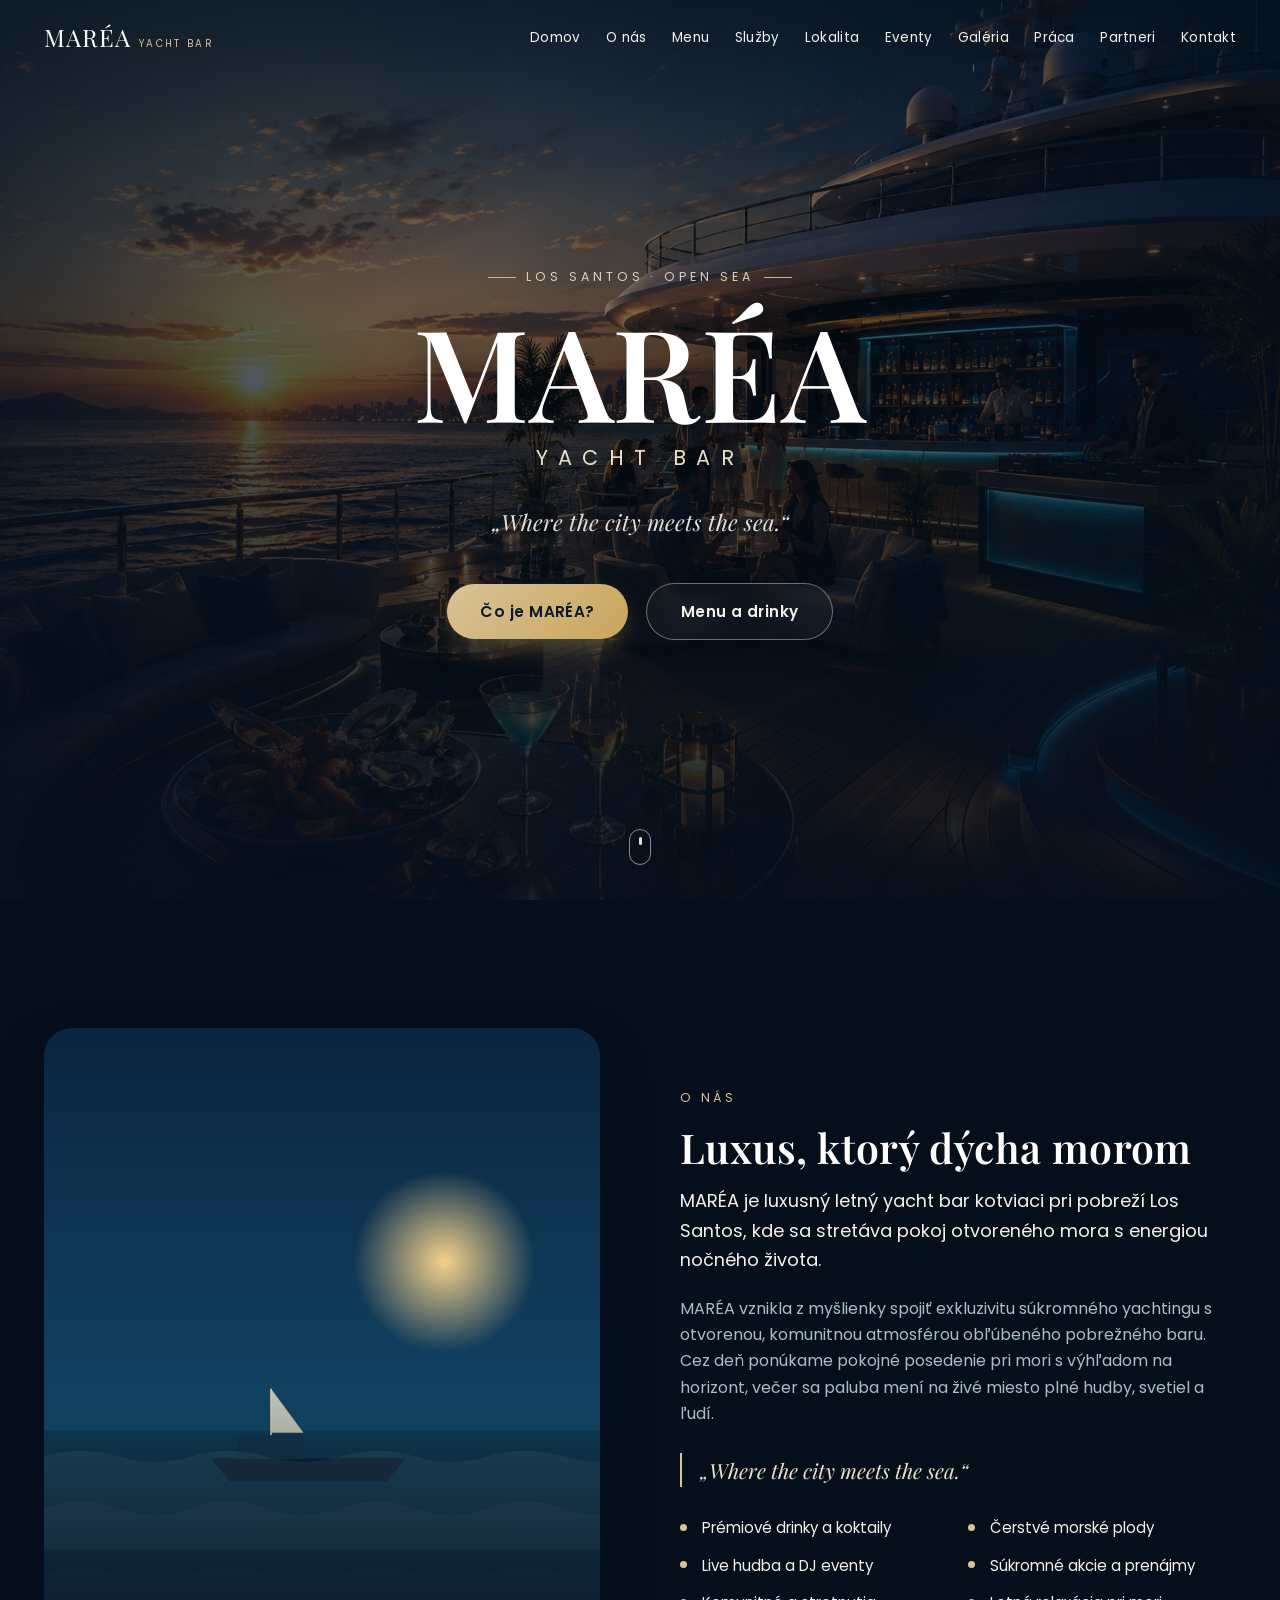
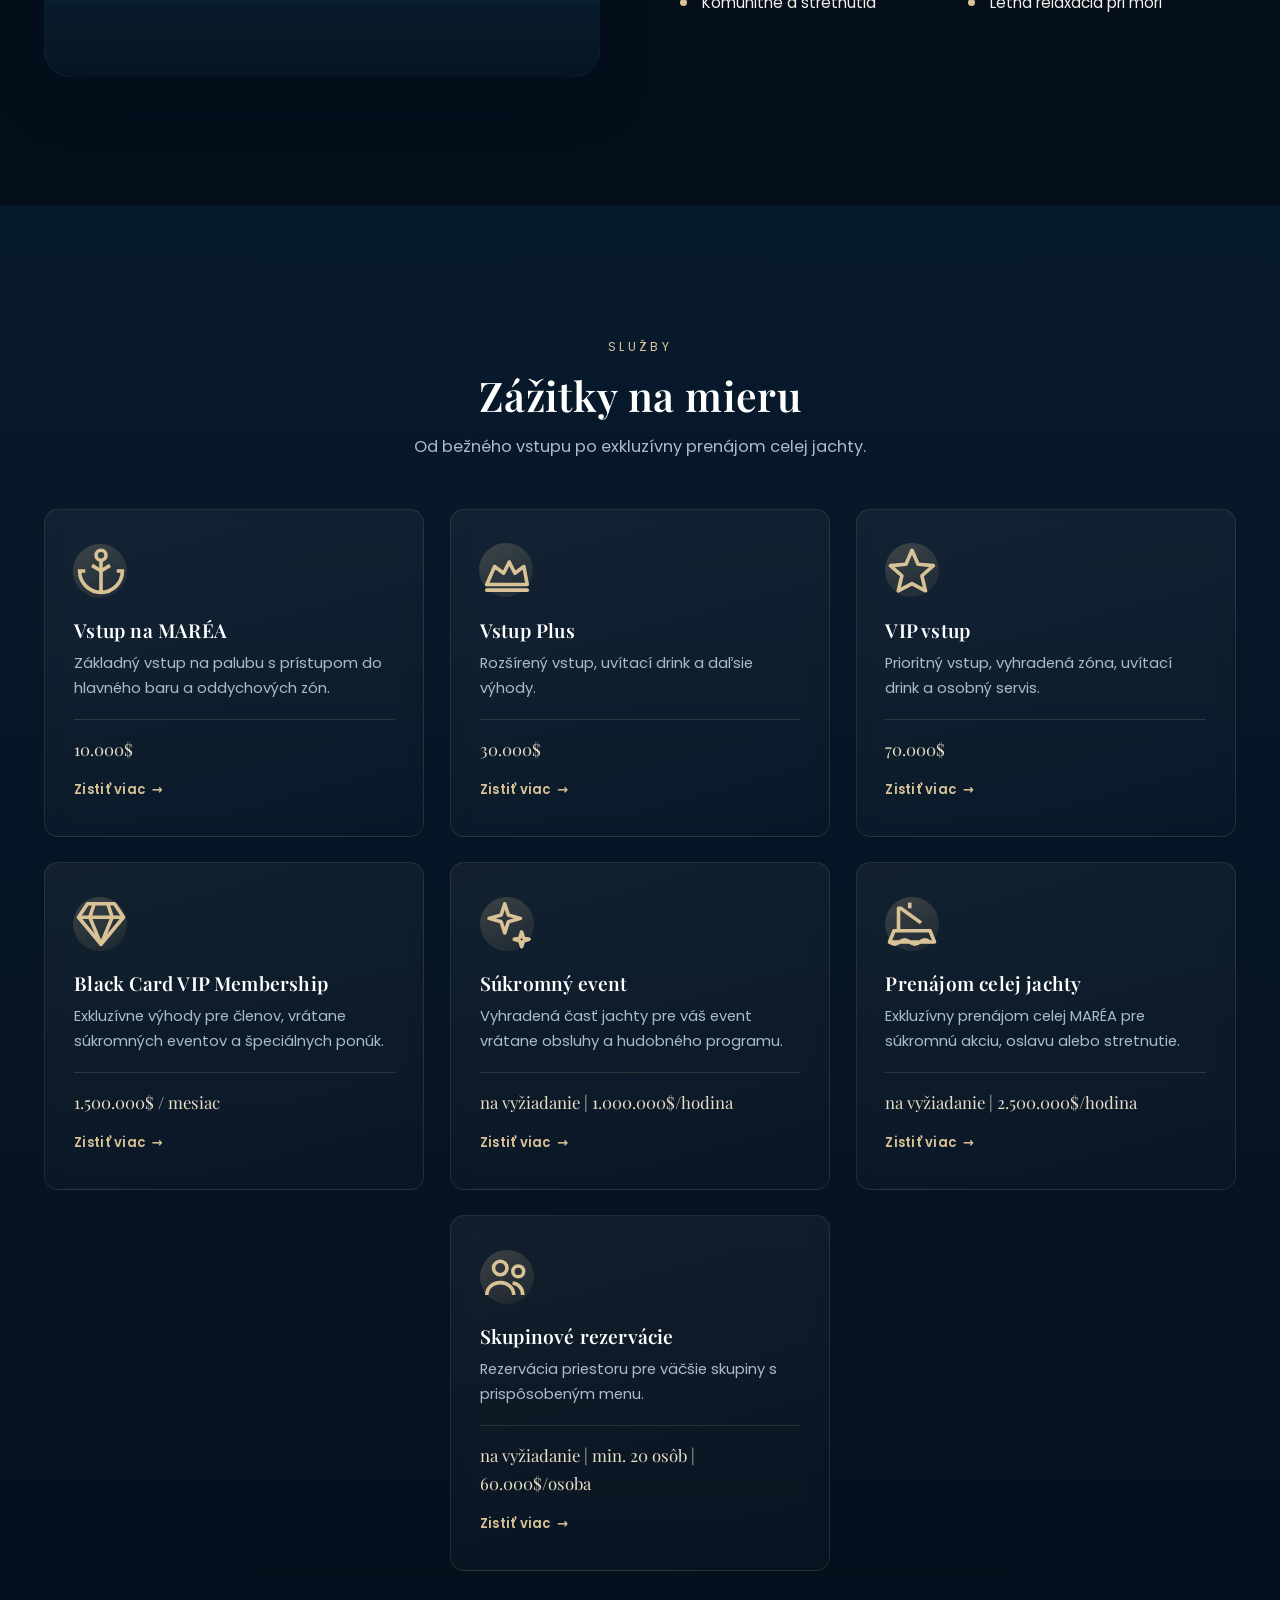
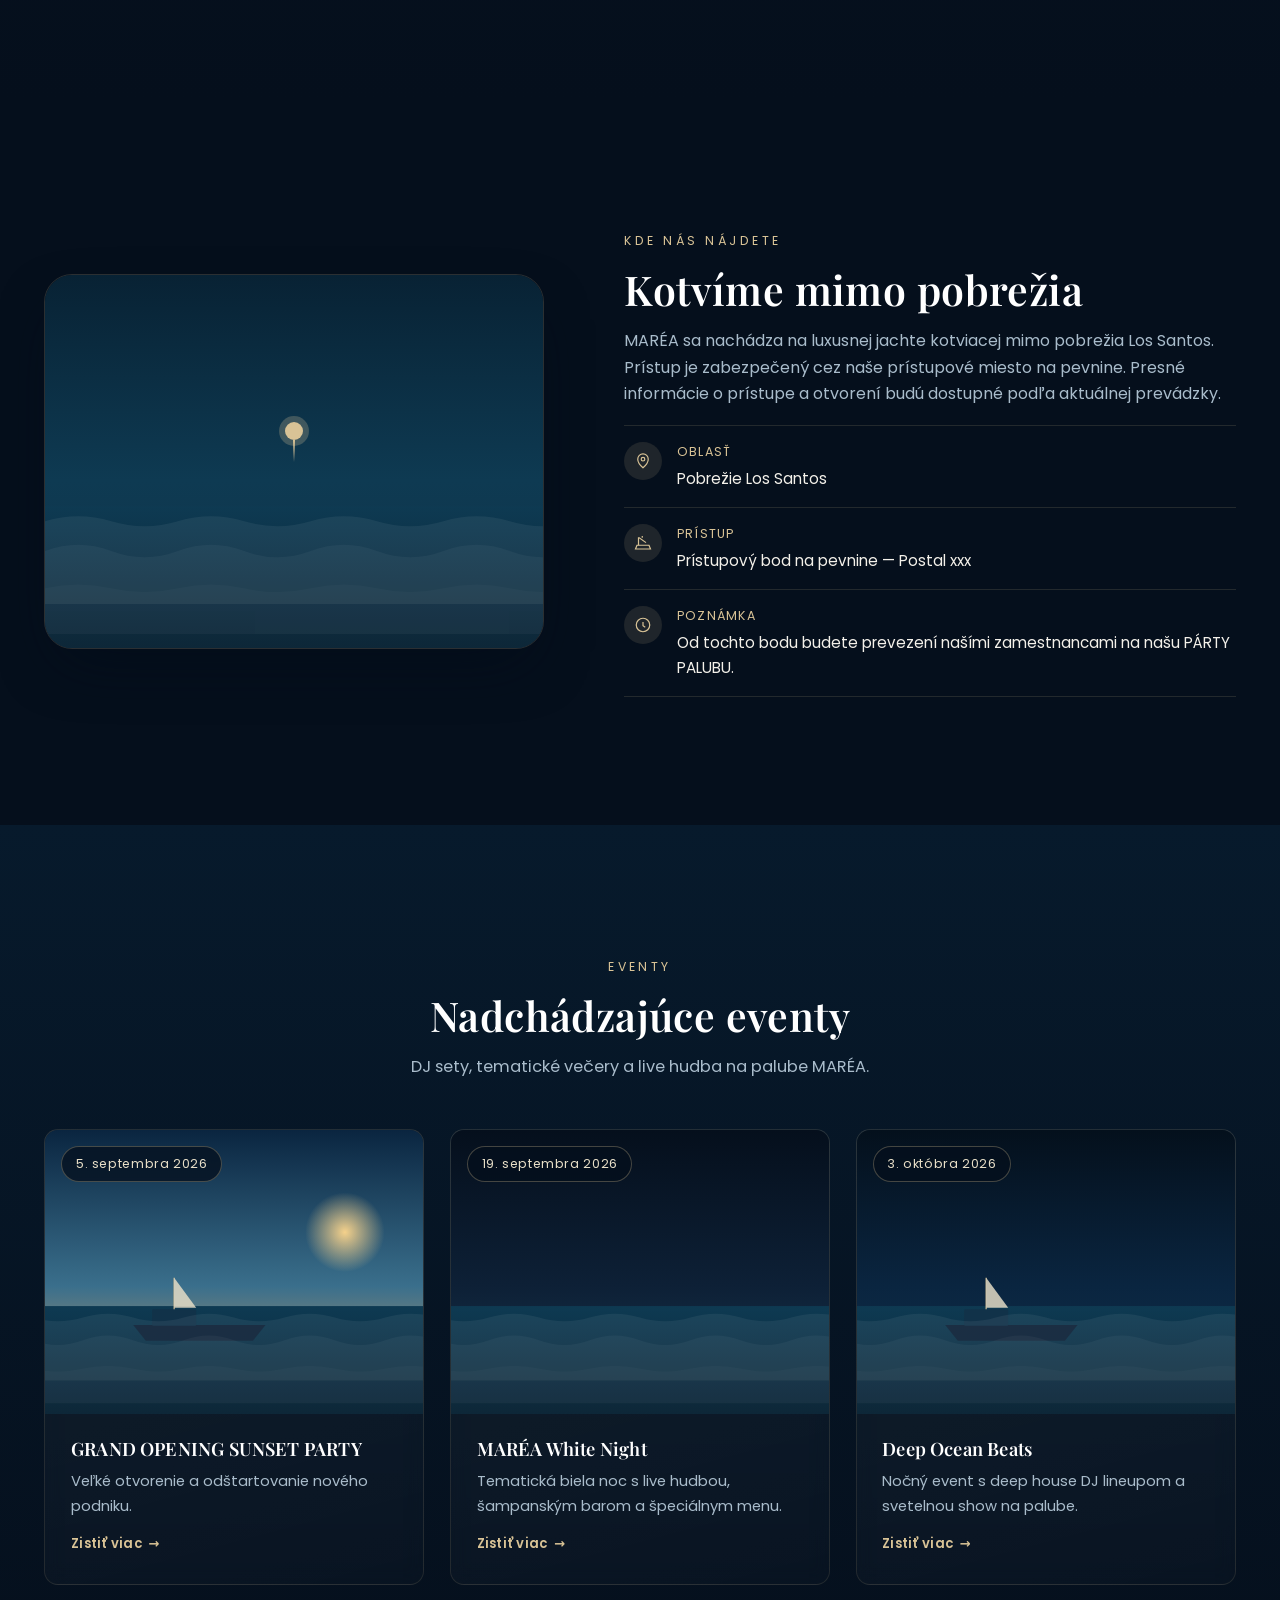
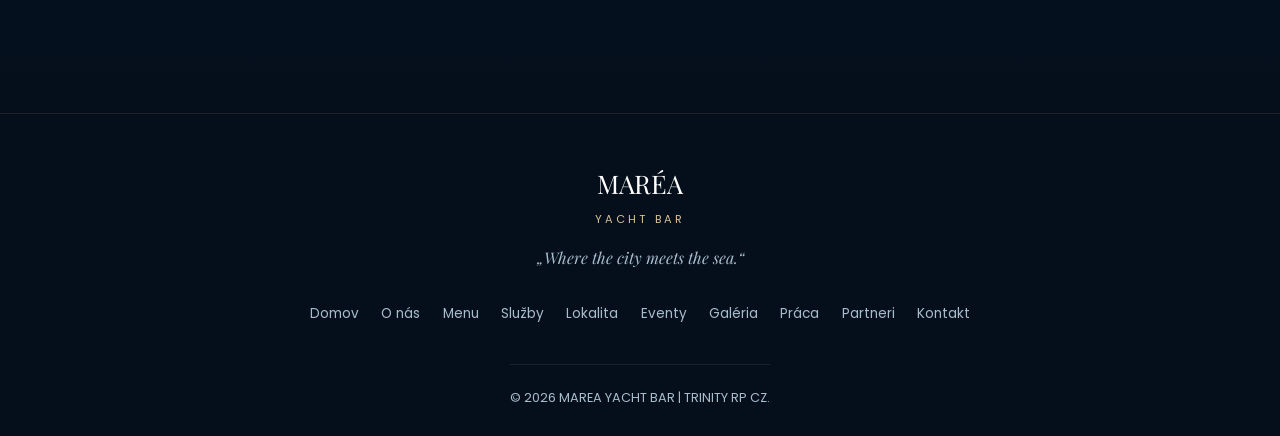
==== commit 24134952: "Update MAREA website files | st 26. 08. 2026 22:28:00,82" ====
--- a/index.html
+++ b/index.html
@@ -17,7 +17,7 @@
     href="https://fonts.googleapis.com/css2?family=Playfair+Display:ital,wght@0,500;0,600;0,700;1,500;1,600&family=Poppins:wght@300;400;500;600;700&display=swap"
     rel="stylesheet">
 
-  <link rel="stylesheet" href="css/style.css?v=9">
+  <link rel="stylesheet" href="css/style.css?v=10">
   <link rel="stylesheet" href="css/responsive.css?v=2">
 </head>
 
@@ -224,7 +224,7 @@
   </button>
 
   <script src="js/loader.js?v=5"></script>
-  <script src="js/main.js?v=9"></script>
+  <script src="js/main.js?v=10"></script>
 </body>
 
 </html>
--- a/css/style.css
+++ b/css/style.css
@@ -722,6 +722,91 @@
 }
 
 /* -------------------- Menu -------------------- */
+.price-toggle {
+  display: flex;
+  align-items: center;
+  justify-content: center;
+  gap: 0.9rem;
+  margin-bottom: 1.8rem;
+  flex-wrap: wrap;
+}
+
+.price-toggle-label {
+  font-size: 0.85rem;
+  letter-spacing: 0.02em;
+  color: var(--text-muted);
+  transition: color var(--transition-fast);
+}
+
+.price-toggle-label.is-active {
+  color: var(--gold-300);
+  font-weight: 600;
+}
+
+.switch {
+  position: relative;
+  display: inline-block;
+  width: 46px;
+  height: 26px;
+  flex-shrink: 0;
+}
+
+.switch input {
+  position: absolute;
+  opacity: 0;
+  width: 0;
+  height: 0;
+}
+
+.switch-slider {
+  position: absolute;
+  inset: 0;
+  cursor: pointer;
+  background: rgba(255, 255, 255, 0.12);
+  border: 1px solid rgba(217, 195, 150, 0.3);
+  border-radius: 999px;
+  transition: background var(--transition-fast);
+}
+
+.switch-slider::before {
+  content: "";
+  position: absolute;
+  height: 18px;
+  width: 18px;
+  left: 3px;
+  top: 3px;
+  background: var(--gold-300);
+  border-radius: 50%;
+  transition: transform var(--transition-fast), background var(--transition-fast);
+}
+
+.switch input:checked + .switch-slider {
+  background: rgba(217, 195, 150, 0.35);
+}
+
+.switch input:checked + .switch-slider::before {
+  transform: translateX(20px);
+  background: var(--gold-400);
+}
+
+.switch input:focus-visible + .switch-slider {
+  outline: 2px solid var(--gold-400);
+  outline-offset: 2px;
+}
+
+.menu-item-price-original {
+  display: block;
+  text-decoration: line-through;
+  color: var(--text-muted);
+  font-size: 0.78rem;
+  font-family: var(--font-body);
+}
+
+.menu-item-price-member {
+  display: block;
+  color: var(--gold-400);
+}
+
 .menu-filters {
   display: flex;
   flex-wrap: wrap;
@@ -769,7 +854,7 @@
 .menu-item-head {
   display: flex;
   justify-content: space-between;
-  align-items: baseline;
+  align-items: flex-start;
   gap: 0.8rem;
   margin-bottom: 0.55rem;
 }
@@ -786,6 +871,7 @@
   font-size: 1.1rem;
   color: var(--gold-400);
   white-space: nowrap;
+  text-align: right;
 }
 
 .menu-item-desc {
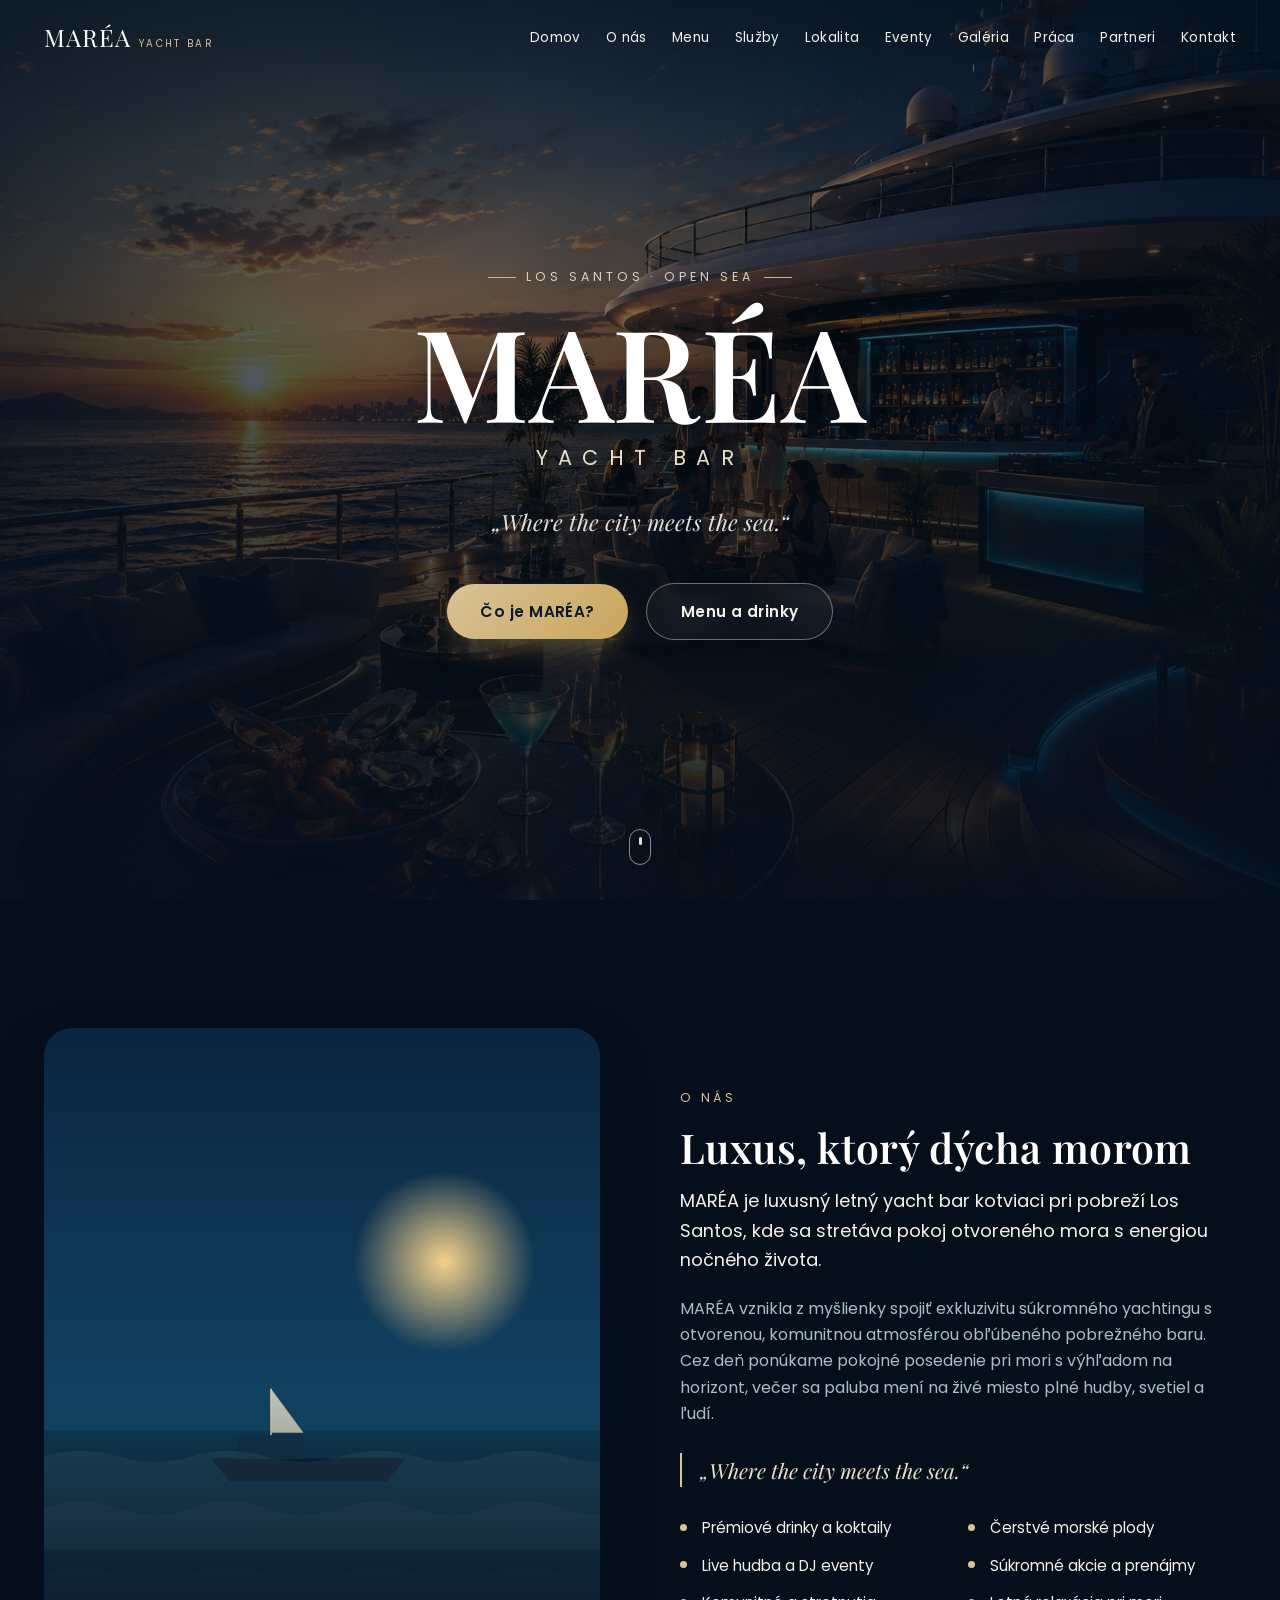
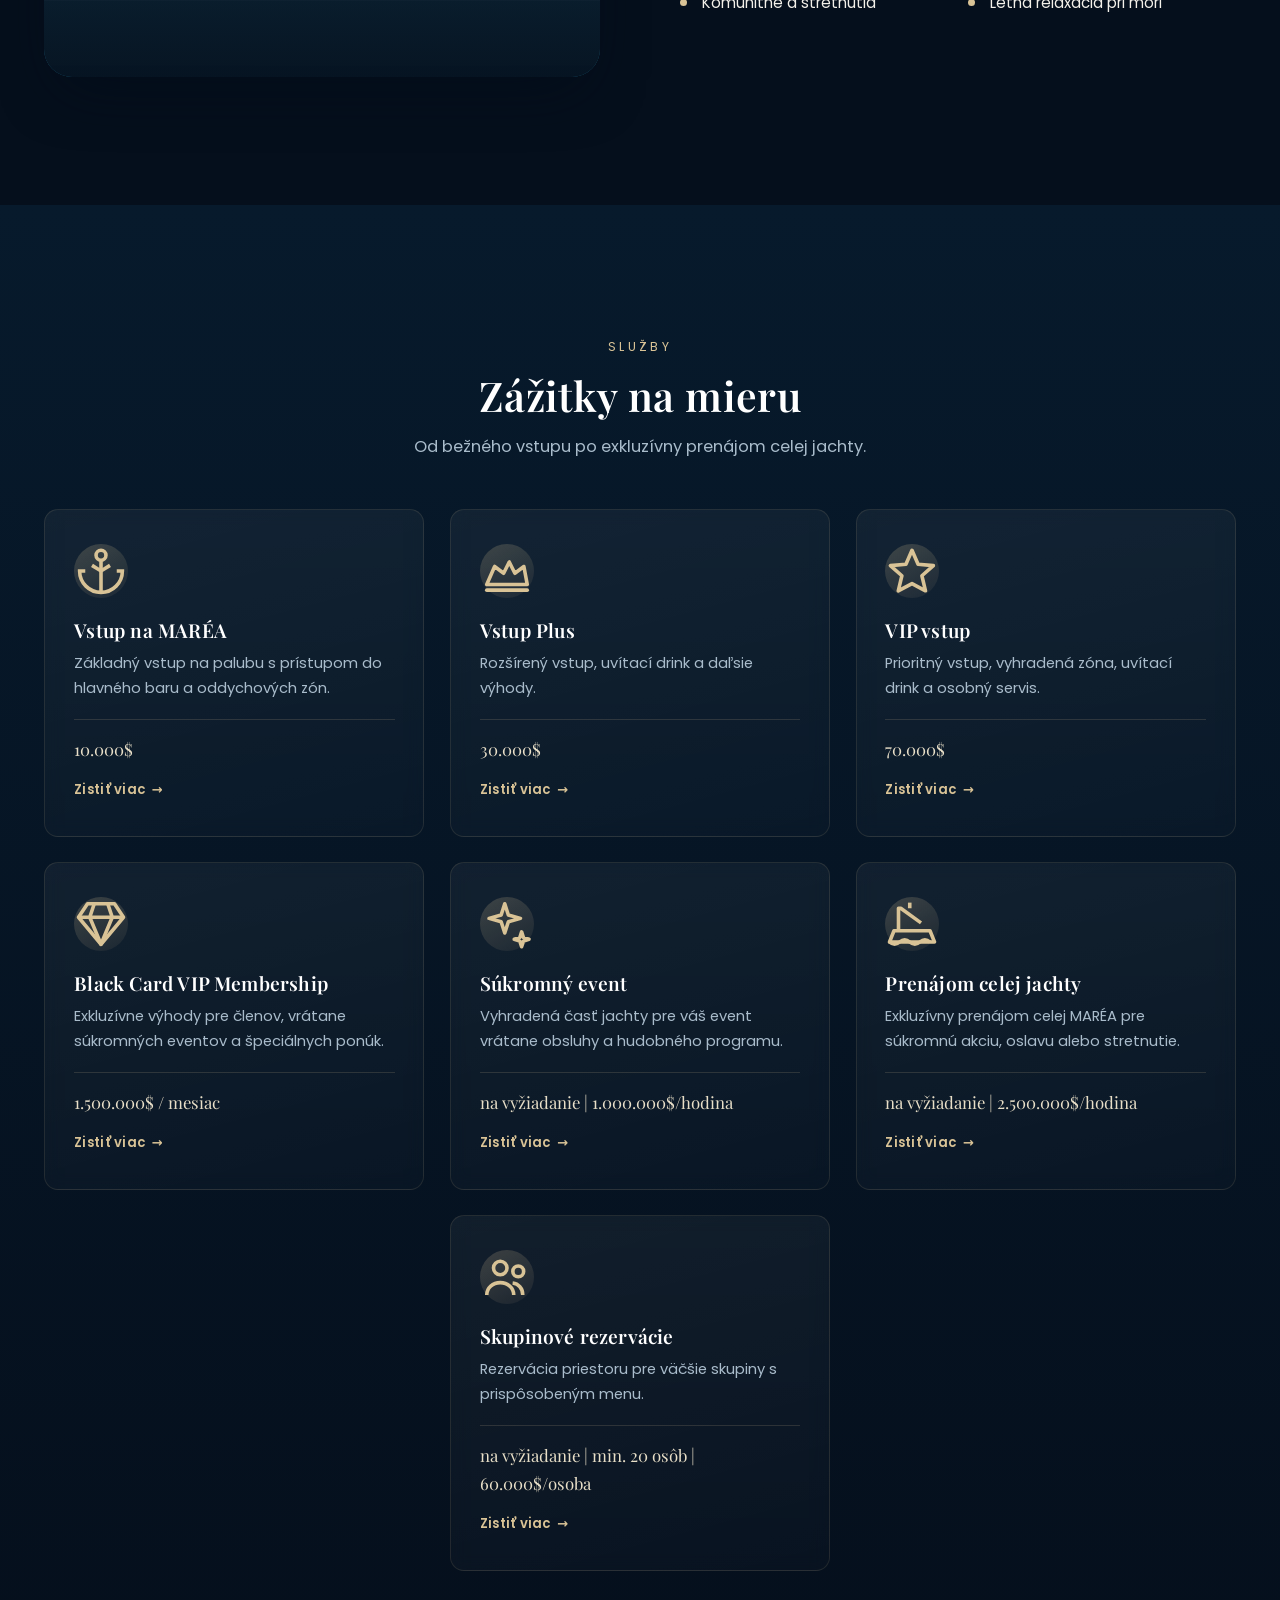
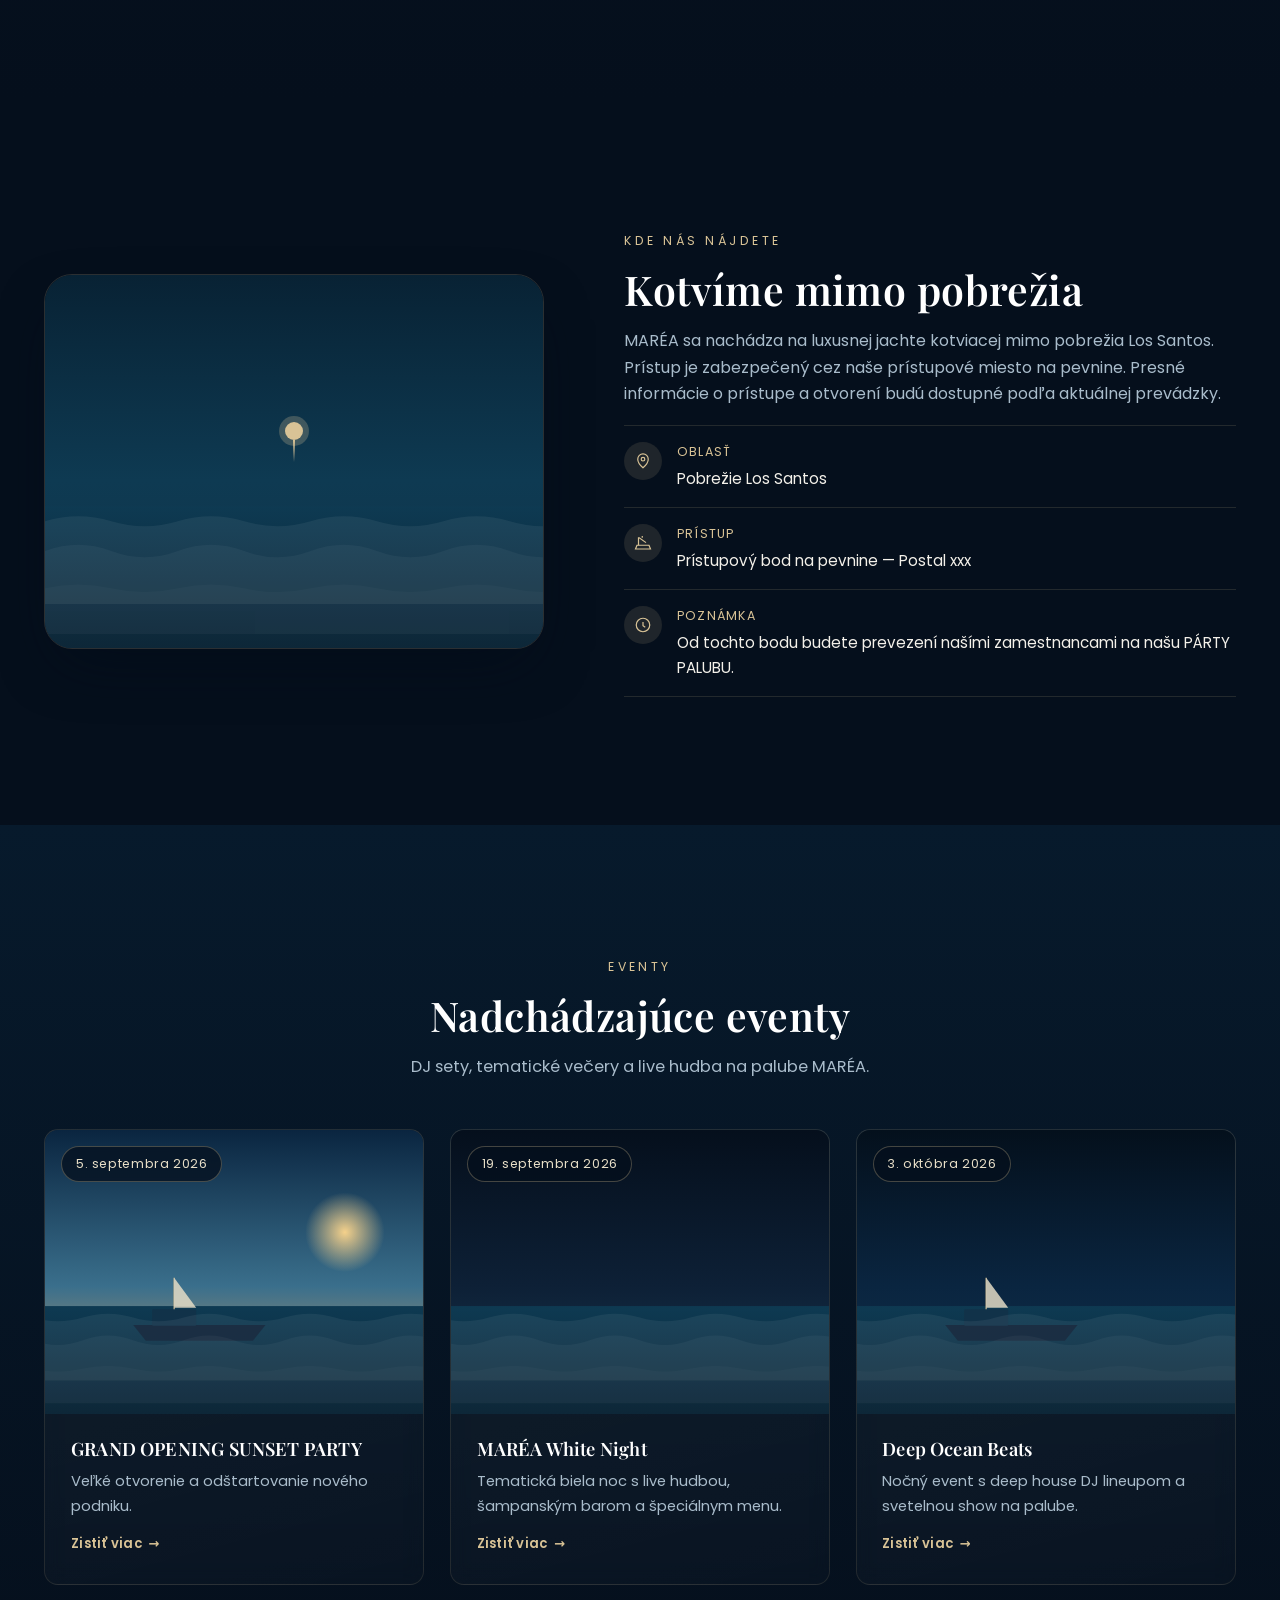
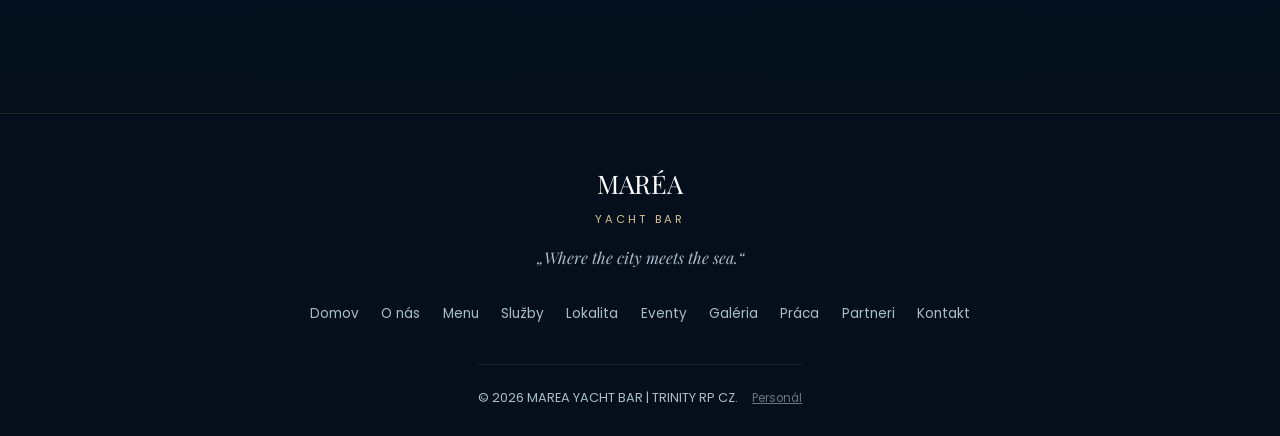
==== commit dd79cc7a: "Update MAREA website files | st 26. 08. 2026 22:53:43,25" ====
--- a/index.html
+++ b/index.html
@@ -211,6 +211,7 @@
 
       <div class="footer-bottom">
         © <span id="footer-year"></span> MAREA YACHT BAR | TRINITY RP CZ.
+        <a href="zamestnanci.html" class="staff-link">Personál</a>
       </div>
     </div>
   </footer>
@@ -223,7 +224,7 @@
     </svg>
   </button>
 
-  <script src="js/loader.js?v=5"></script>
+  <script src="js/loader.js?v=6"></script>
   <script src="js/main.js?v=10"></script>
 </body>
 
--- a/css/style.css
+++ b/css/style.css
@@ -1482,6 +1482,195 @@
   color: var(--text-muted);
 }
 
+.staff-link {
+  margin-left: 0.7rem;
+  color: var(--text-muted);
+  text-decoration: underline;
+  opacity: 0.6;
+  font-size: 0.72rem;
+  transition: opacity var(--transition-fast);
+}
+
+.staff-link:hover {
+  opacity: 1;
+}
+
+/* -------------------- Staff area (zamestnanci.html) -------------------- */
+.staff-gate-card {
+  max-width: 480px;
+  margin-inline: auto;
+  text-align: center;
+  padding: 2.6rem 2.2rem;
+  background: linear-gradient(165deg, rgba(255, 255, 255, 0.05), rgba(255, 255, 255, 0.015));
+  border: 1px solid rgba(217, 195, 150, 0.16);
+  border-radius: var(--radius-lg);
+}
+
+.staff-gate-form {
+  display: flex;
+  gap: 0.7rem;
+  margin-top: 1.6rem;
+  flex-wrap: wrap;
+}
+
+.staff-gate-input {
+  flex: 1 1 200px;
+  padding: 0.85rem 1.1rem;
+  border-radius: 999px;
+  border: 1px solid rgba(217, 195, 150, 0.3);
+  background: rgba(255, 255, 255, 0.04);
+  color: var(--text-primary);
+  font-family: inherit;
+  font-size: 0.9rem;
+}
+
+.staff-gate-input:focus {
+  outline: none;
+  border-color: var(--gold-400);
+}
+
+.staff-gate-error {
+  margin-top: 1.1rem;
+  color: #e0a3a3;
+  font-size: 0.85rem;
+}
+
+.calc-discount {
+  display: flex;
+  align-items: center;
+  justify-content: center;
+  gap: 0.7rem;
+  margin-bottom: 1.8rem;
+  font-size: 0.92rem;
+  color: var(--text-primary);
+  cursor: pointer;
+}
+
+.calc-discount input {
+  width: 18px;
+  height: 18px;
+  accent-color: var(--gold-400);
+  cursor: pointer;
+}
+
+.calc-list {
+  display: flex;
+  flex-direction: column;
+  gap: 0.7rem;
+  max-width: 720px;
+  margin-inline: auto;
+}
+
+.calc-row {
+  display: flex;
+  align-items: center;
+  justify-content: space-between;
+  gap: 1rem;
+  padding: 1rem 1.3rem;
+  background: rgba(255, 255, 255, 0.03);
+  border: 1px solid rgba(217, 195, 150, 0.12);
+  border-radius: var(--radius-md);
+  flex-wrap: wrap;
+}
+
+.calc-row-name {
+  color: var(--white);
+  font-size: 0.95rem;
+}
+
+.calc-row-price {
+  font-size: 0.8rem;
+  color: var(--text-muted);
+}
+
+.calc-row-price-member {
+  color: var(--gold-400);
+}
+
+.calc-row-qty {
+  display: flex;
+  align-items: center;
+  gap: 0.7rem;
+  margin-left: auto;
+}
+
+.calc-qty-btn {
+  width: 30px;
+  height: 30px;
+  border-radius: 50%;
+  border: 1px solid rgba(217, 195, 150, 0.3);
+  background: rgba(255, 255, 255, 0.04);
+  color: var(--gold-300);
+  font-size: 1rem;
+  display: flex;
+  align-items: center;
+  justify-content: center;
+  transition: background var(--transition-fast), border-color var(--transition-fast);
+}
+
+.calc-qty-btn:hover {
+  background: rgba(217, 195, 150, 0.18);
+  border-color: var(--gold-400);
+}
+
+.calc-qty-value {
+  min-width: 1.4rem;
+  text-align: center;
+  color: var(--white);
+  font-family: var(--font-display);
+}
+
+.calc-row-subtotal {
+  min-width: 70px;
+  text-align: right;
+  font-family: var(--font-display);
+  color: var(--gold-300);
+}
+
+.calc-summary {
+  display: flex;
+  align-items: center;
+  justify-content: space-between;
+  gap: 1rem;
+  max-width: 720px;
+  margin: 1.8rem auto 0;
+  padding-top: 1.4rem;
+  border-top: 1px solid rgba(217, 195, 150, 0.16);
+  flex-wrap: wrap;
+}
+
+.calc-total {
+  font-family: var(--font-display);
+  font-size: 1.3rem;
+  color: var(--gold-400);
+}
+
+.staff-notes {
+  max-width: 720px;
+  margin-inline: auto;
+  display: flex;
+  flex-direction: column;
+  gap: 0.9rem;
+}
+
+.staff-notes li {
+  position: relative;
+  padding-left: 1.4rem;
+  color: var(--text-muted);
+  line-height: 1.6;
+}
+
+.staff-notes li::before {
+  content: "";
+  position: absolute;
+  left: 0;
+  top: 0.55em;
+  width: 7px;
+  height: 7px;
+  border-radius: 50%;
+  background: var(--gold-400);
+}
+
 /* -------------------- Utility -------------------- */
 .text-center {
   text-align: center;
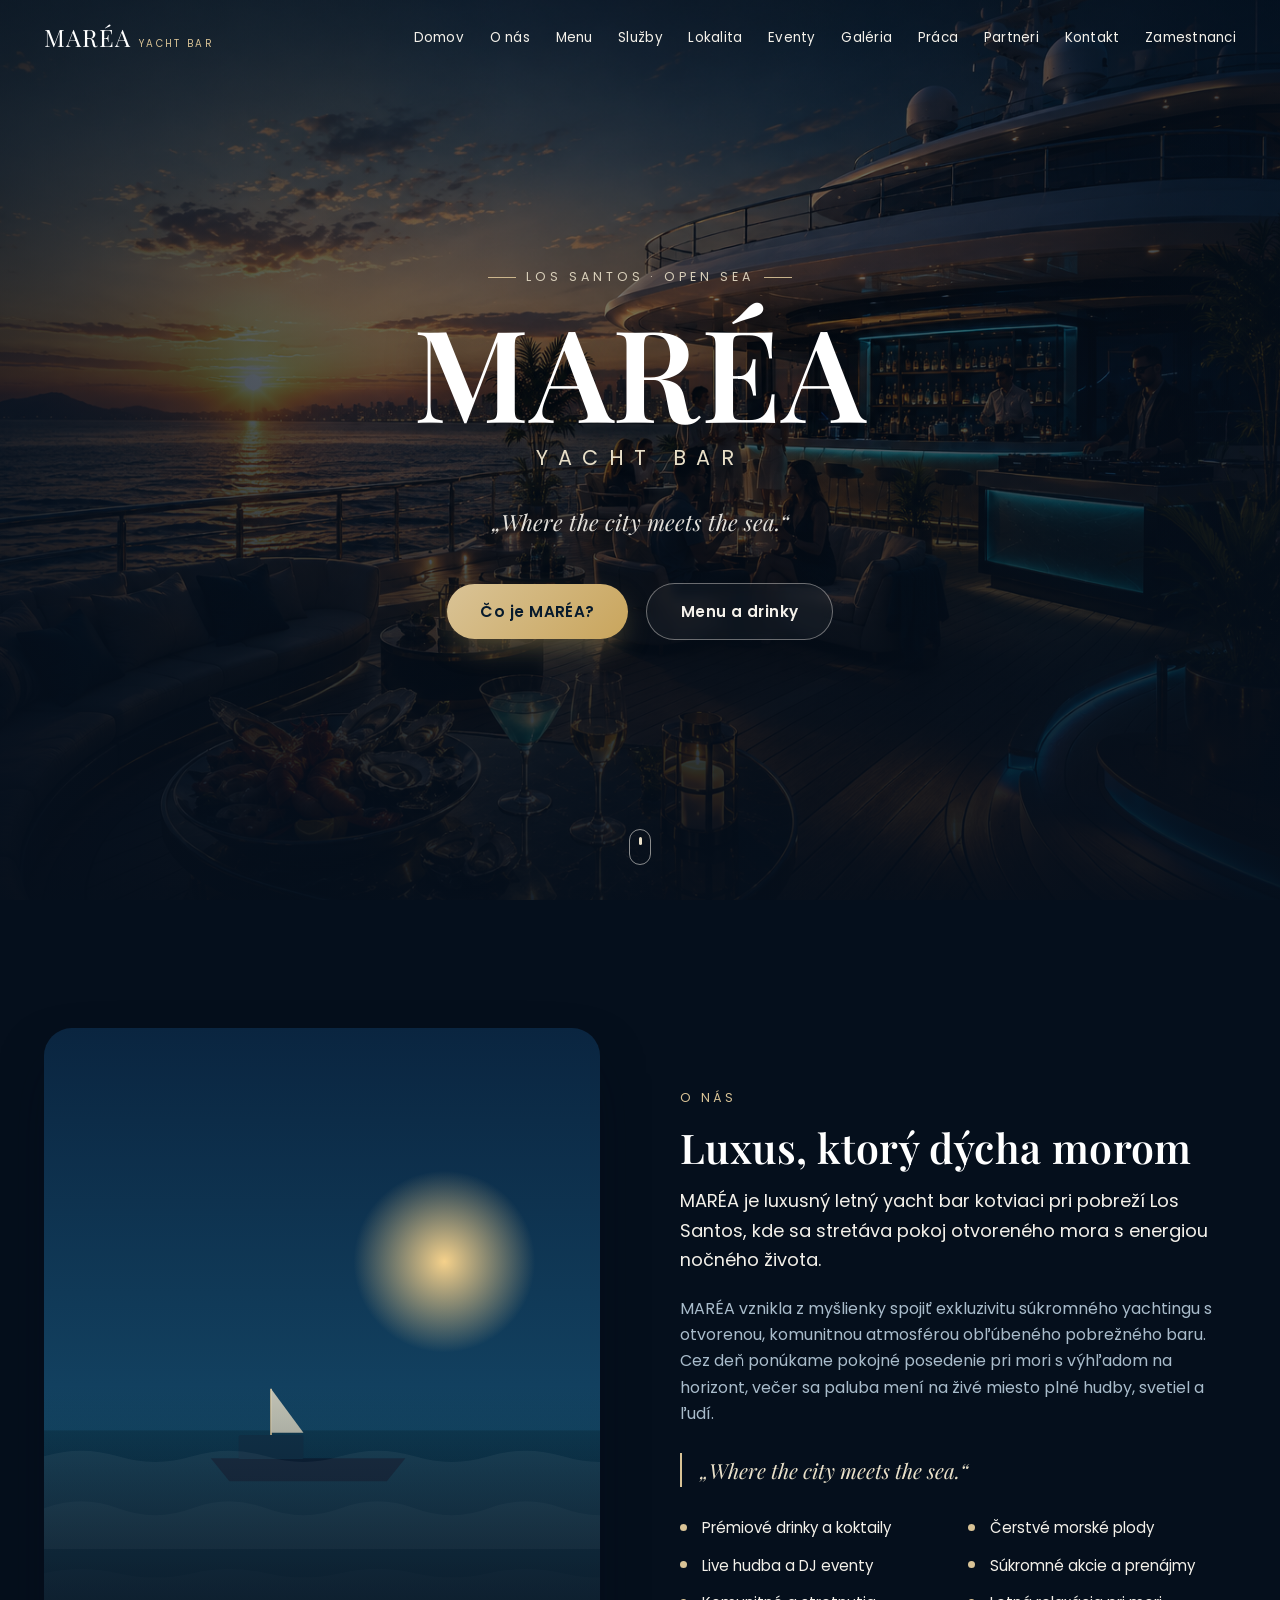
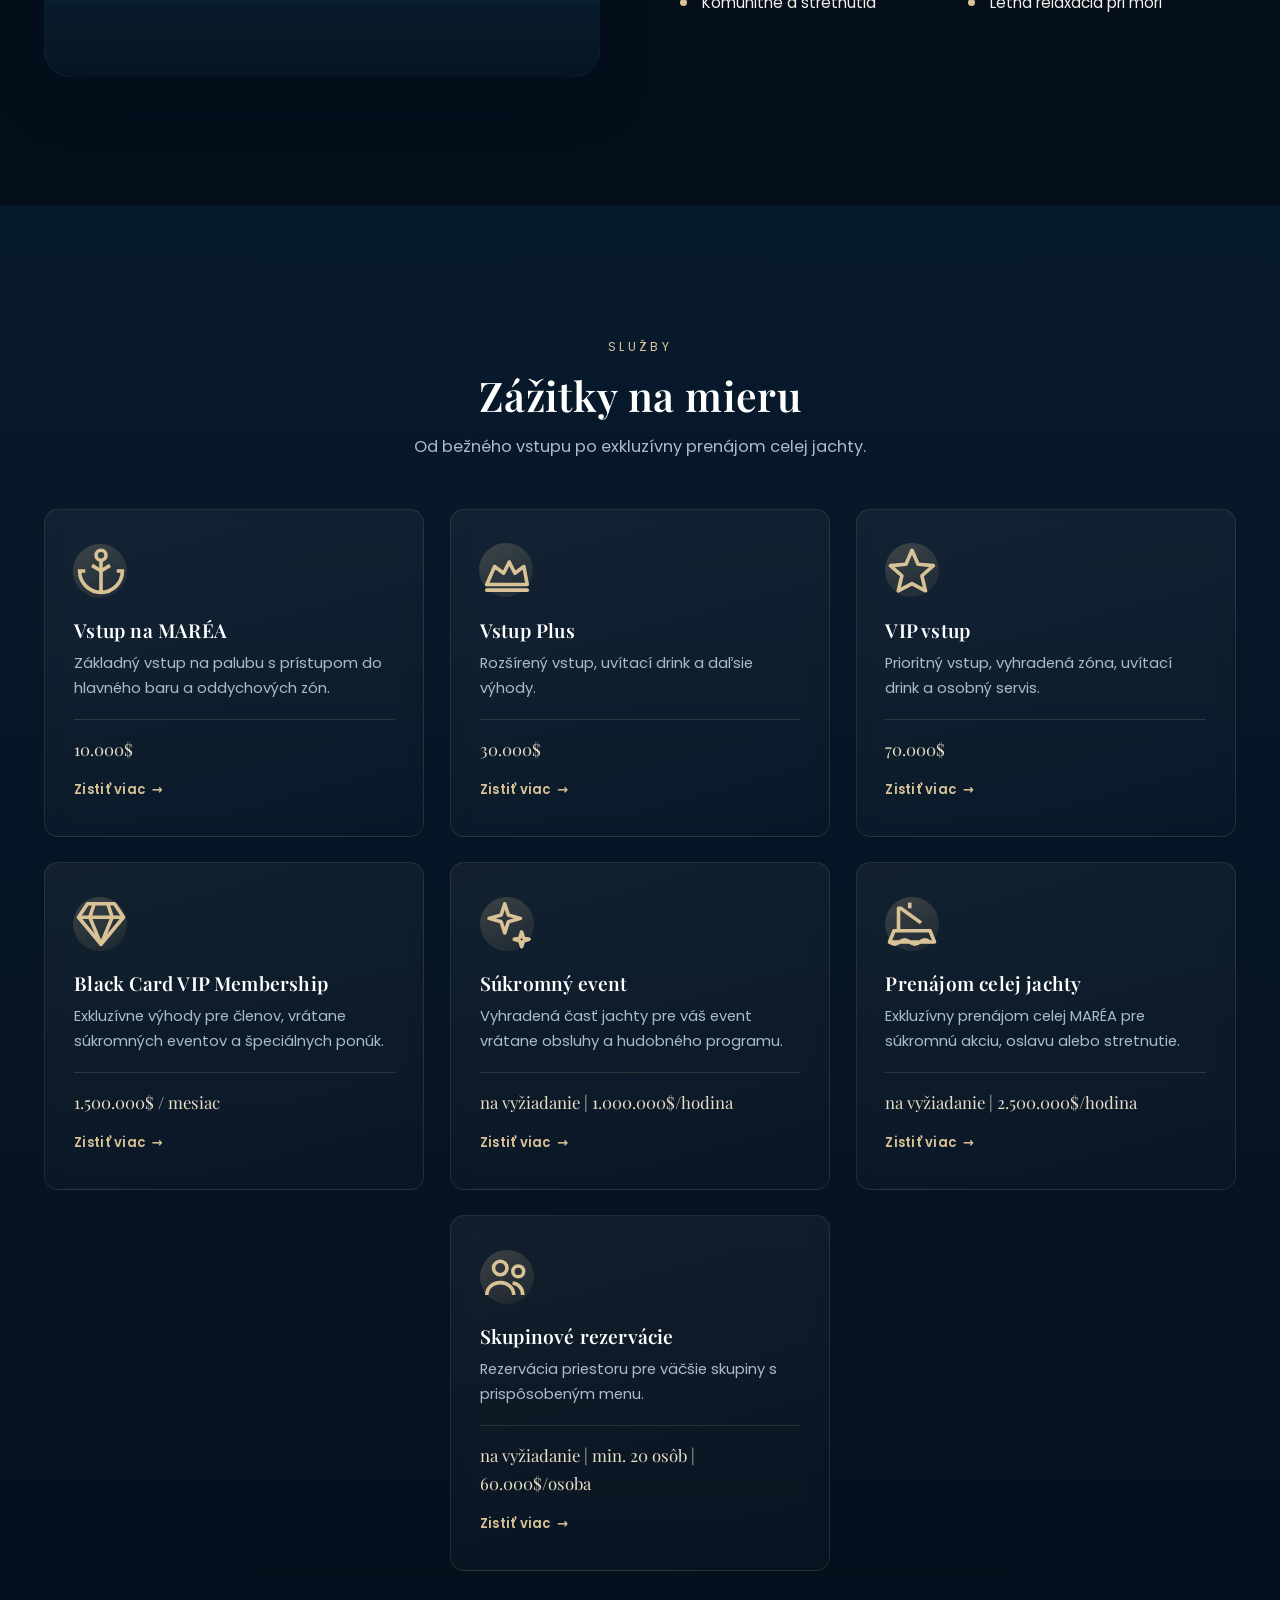
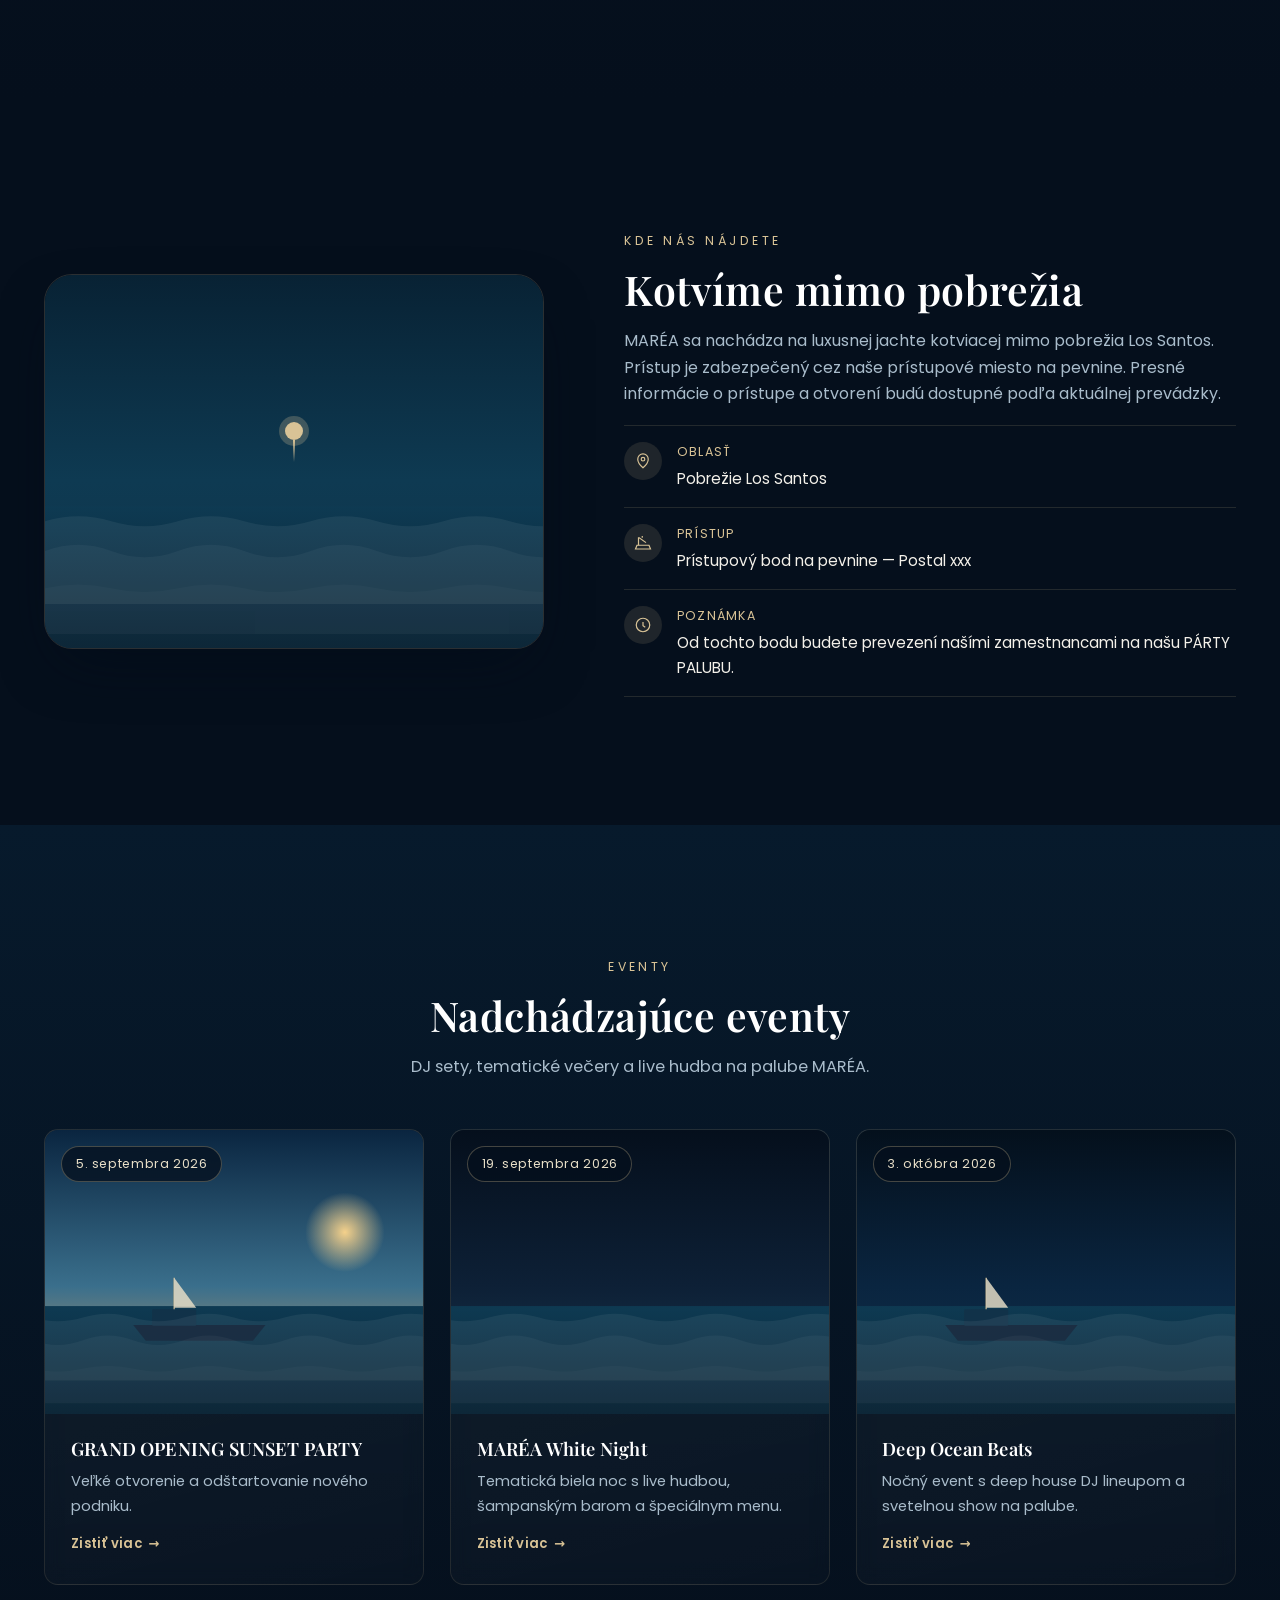
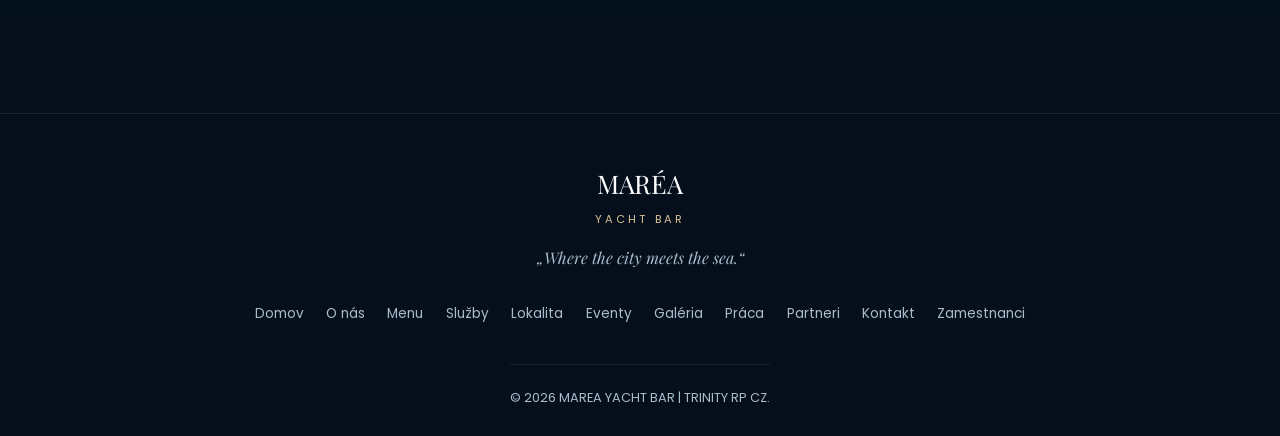
==== commit c676e2e4: "Update MAREA website files | st 26. 08. 2026 23:08:18,09" ====
--- a/index.html
+++ b/index.html
@@ -17,7 +17,7 @@
     href="https://fonts.googleapis.com/css2?family=Playfair+Display:ital,wght@0,500;0,600;0,700;1,500;1,600&family=Poppins:wght@300;400;500;600;700&display=swap"
     rel="stylesheet">
 
-  <link rel="stylesheet" href="css/style.css?v=10">
+  <link rel="stylesheet" href="css/style.css?v=11">
   <link rel="stylesheet" href="css/responsive.css?v=2">
 </head>
 
@@ -211,7 +211,6 @@
 
       <div class="footer-bottom">
         © <span id="footer-year"></span> MAREA YACHT BAR | TRINITY RP CZ.
-        <a href="zamestnanci.html" class="staff-link">Personál</a>
       </div>
     </div>
   </footer>
@@ -225,7 +224,7 @@
   </button>
 
   <script src="js/loader.js?v=6"></script>
-  <script src="js/main.js?v=10"></script>
+  <script src="js/main.js?v=11"></script>
 </body>
 
 </html>
--- a/css/style.css
+++ b/css/style.css
@@ -1482,19 +1482,6 @@
   color: var(--text-muted);
 }
 
-.staff-link {
-  margin-left: 0.7rem;
-  color: var(--text-muted);
-  text-decoration: underline;
-  opacity: 0.6;
-  font-size: 0.72rem;
-  transition: opacity var(--transition-fast);
-}
-
-.staff-link:hover {
-  opacity: 1;
-}
-
 /* -------------------- Staff area (zamestnanci.html) -------------------- */
 .staff-gate-card {
   max-width: 480px;
@@ -1553,7 +1540,76 @@
   cursor: pointer;
 }
 
-.calc-list {
+.calc-subheading {
+  text-align: center;
+  font-size: 0.78rem;
+  letter-spacing: 0.16em;
+  text-transform: uppercase;
+  color: var(--gold-400);
+  margin-bottom: 1rem;
+}
+
+.calc-picker {
+  display: flex;
+  flex-wrap: wrap;
+  justify-content: center;
+  gap: 0.6rem;
+  max-width: 760px;
+  margin: 0 auto 2.2rem;
+}
+
+.calc-chip {
+  position: relative;
+  display: flex;
+  flex-direction: column;
+  align-items: flex-start;
+  gap: 0.25rem;
+  padding: 0.7rem 1.1rem;
+  border-radius: var(--radius-sm);
+  border: 1px solid rgba(217, 195, 150, 0.2);
+  background: rgba(255, 255, 255, 0.03);
+  transition: border-color var(--transition-fast), background var(--transition-fast), transform var(--transition-fast);
+}
+
+.calc-chip:hover {
+  border-color: var(--gold-400);
+  transform: translateY(-2px);
+}
+
+.calc-chip.is-added {
+  border-color: var(--gold-400);
+  background: rgba(217, 195, 150, 0.12);
+}
+
+.calc-chip-name {
+  font-size: 0.86rem;
+  color: var(--white);
+}
+
+.calc-chip-price {
+  font-size: 0.78rem;
+  color: var(--gold-300);
+  font-family: var(--font-display);
+}
+
+.calc-chip-badge {
+  position: absolute;
+  top: -8px;
+  right: -8px;
+  min-width: 20px;
+  height: 20px;
+  padding: 0 5px;
+  border-radius: 999px;
+  background: var(--gold-400);
+  color: var(--navy-900);
+  font-size: 0.7rem;
+  font-weight: 700;
+  display: flex;
+  align-items: center;
+  justify-content: center;
+}
+
+.calc-cart {
   display: flex;
   flex-direction: column;
   gap: 0.7rem;
@@ -1561,37 +1617,36 @@
   margin-inline: auto;
 }
 
-.calc-row {
+.calc-cart-empty {
+  text-align: center;
+  color: var(--text-muted);
+  padding: 1.6rem 1rem;
+  border: 1px dashed rgba(217, 195, 150, 0.25);
+  border-radius: var(--radius-md);
+}
+
+.calc-cart-row {
   display: flex;
   align-items: center;
   justify-content: space-between;
   gap: 1rem;
-  padding: 1rem 1.3rem;
+  padding: 0.9rem 1.2rem;
   background: rgba(255, 255, 255, 0.03);
-  border: 1px solid rgba(217, 195, 150, 0.12);
+  border: 1px solid rgba(217, 195, 150, 0.14);
   border-radius: var(--radius-md);
   flex-wrap: wrap;
 }
 
-.calc-row-name {
+.calc-cart-name {
+  flex: 1 1 140px;
   color: var(--white);
-  font-size: 0.95rem;
-}
-
-.calc-row-price {
-  font-size: 0.8rem;
-  color: var(--text-muted);
-}
-
-.calc-row-price-member {
-  color: var(--gold-400);
-}
-
-.calc-row-qty {
-  display: flex;
-  align-items: center;
-  gap: 0.7rem;
-  margin-left: auto;
+  font-size: 0.92rem;
+}
+
+.calc-cart-qty {
+  display: flex;
+  align-items: center;
+  gap: 0.6rem;
 }
 
 .calc-qty-btn {
@@ -1620,11 +1675,28 @@
   font-family: var(--font-display);
 }
 
-.calc-row-subtotal {
-  min-width: 70px;
+.calc-cart-subtotal {
+  min-width: 65px;
   text-align: right;
   font-family: var(--font-display);
   color: var(--gold-300);
+}
+
+.calc-cart-remove {
+  width: 26px;
+  height: 26px;
+  border-radius: 50%;
+  display: flex;
+  align-items: center;
+  justify-content: center;
+  color: var(--text-muted);
+  transition: color var(--transition-fast), border-color var(--transition-fast);
+  border: 1px solid transparent;
+}
+
+.calc-cart-remove:hover {
+  color: #e0a3a3;
+  border-color: rgba(224, 163, 163, 0.4);
 }
 
 .calc-summary {
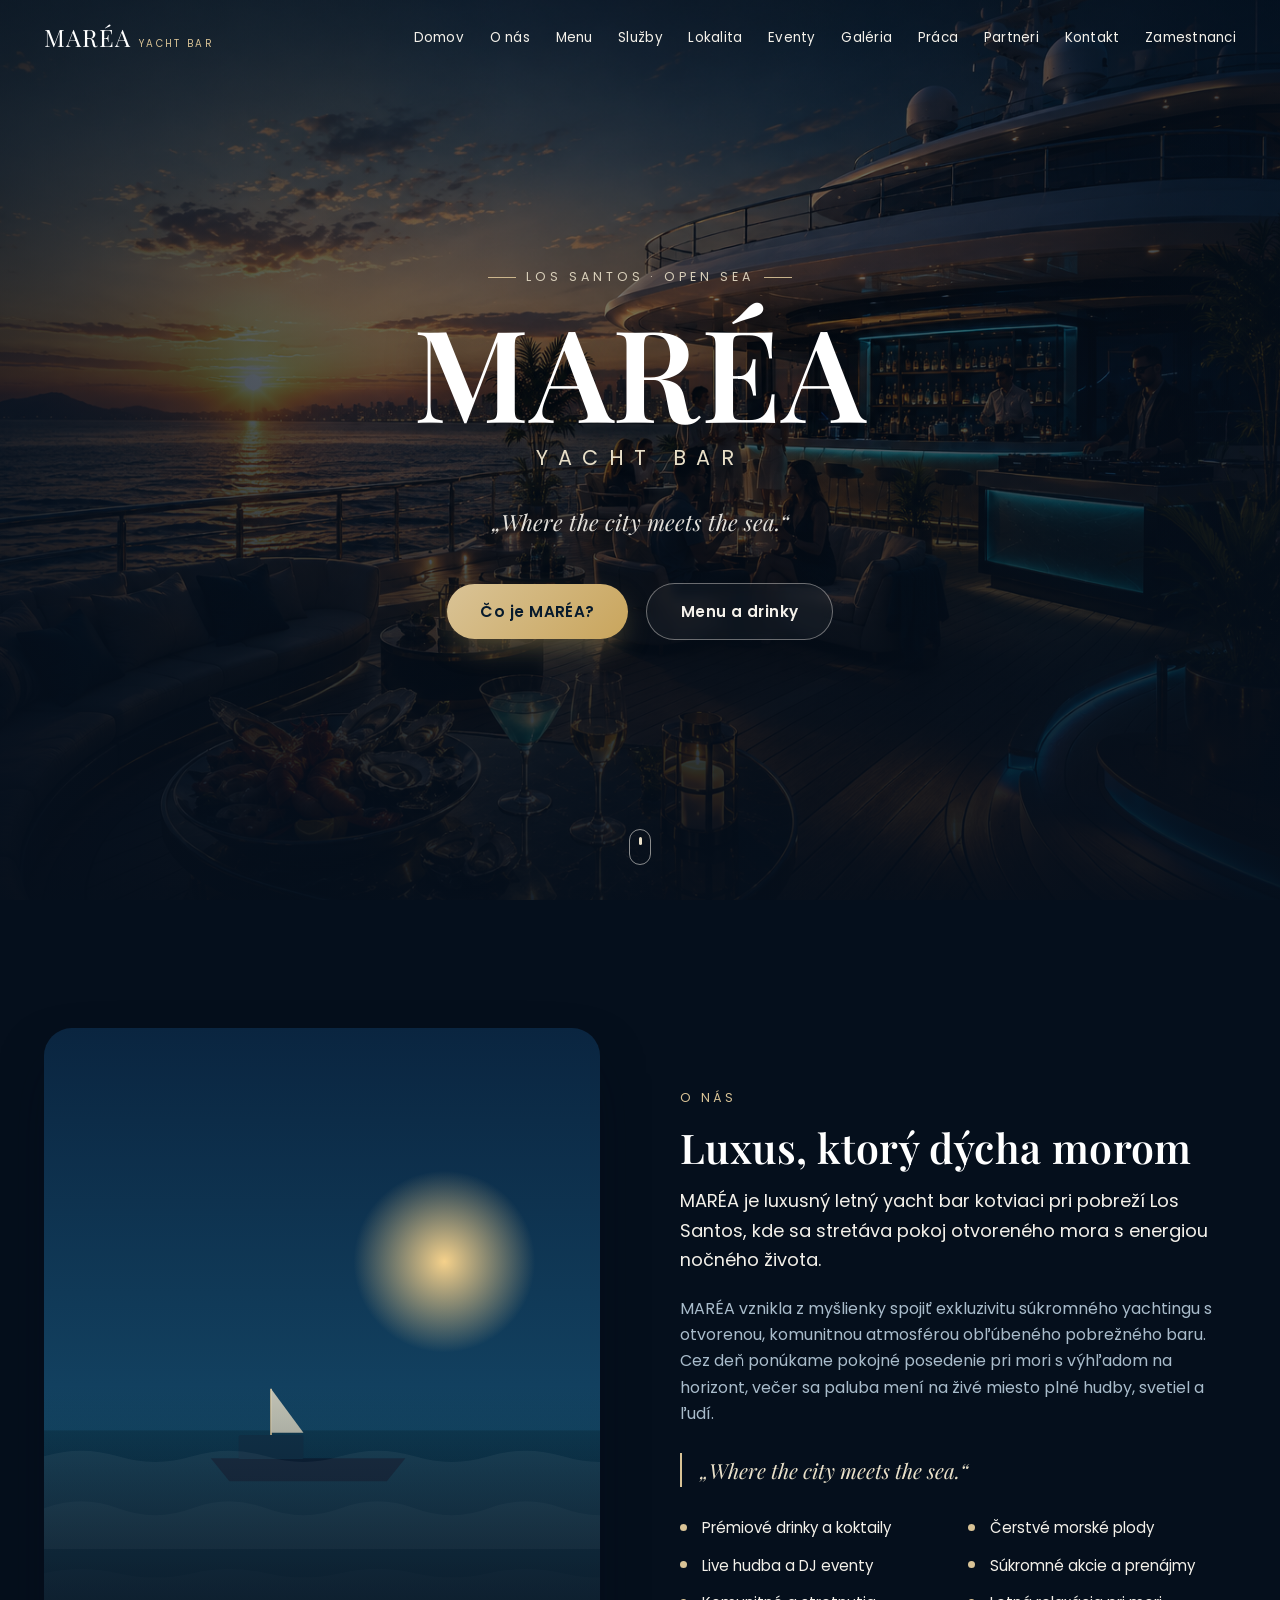
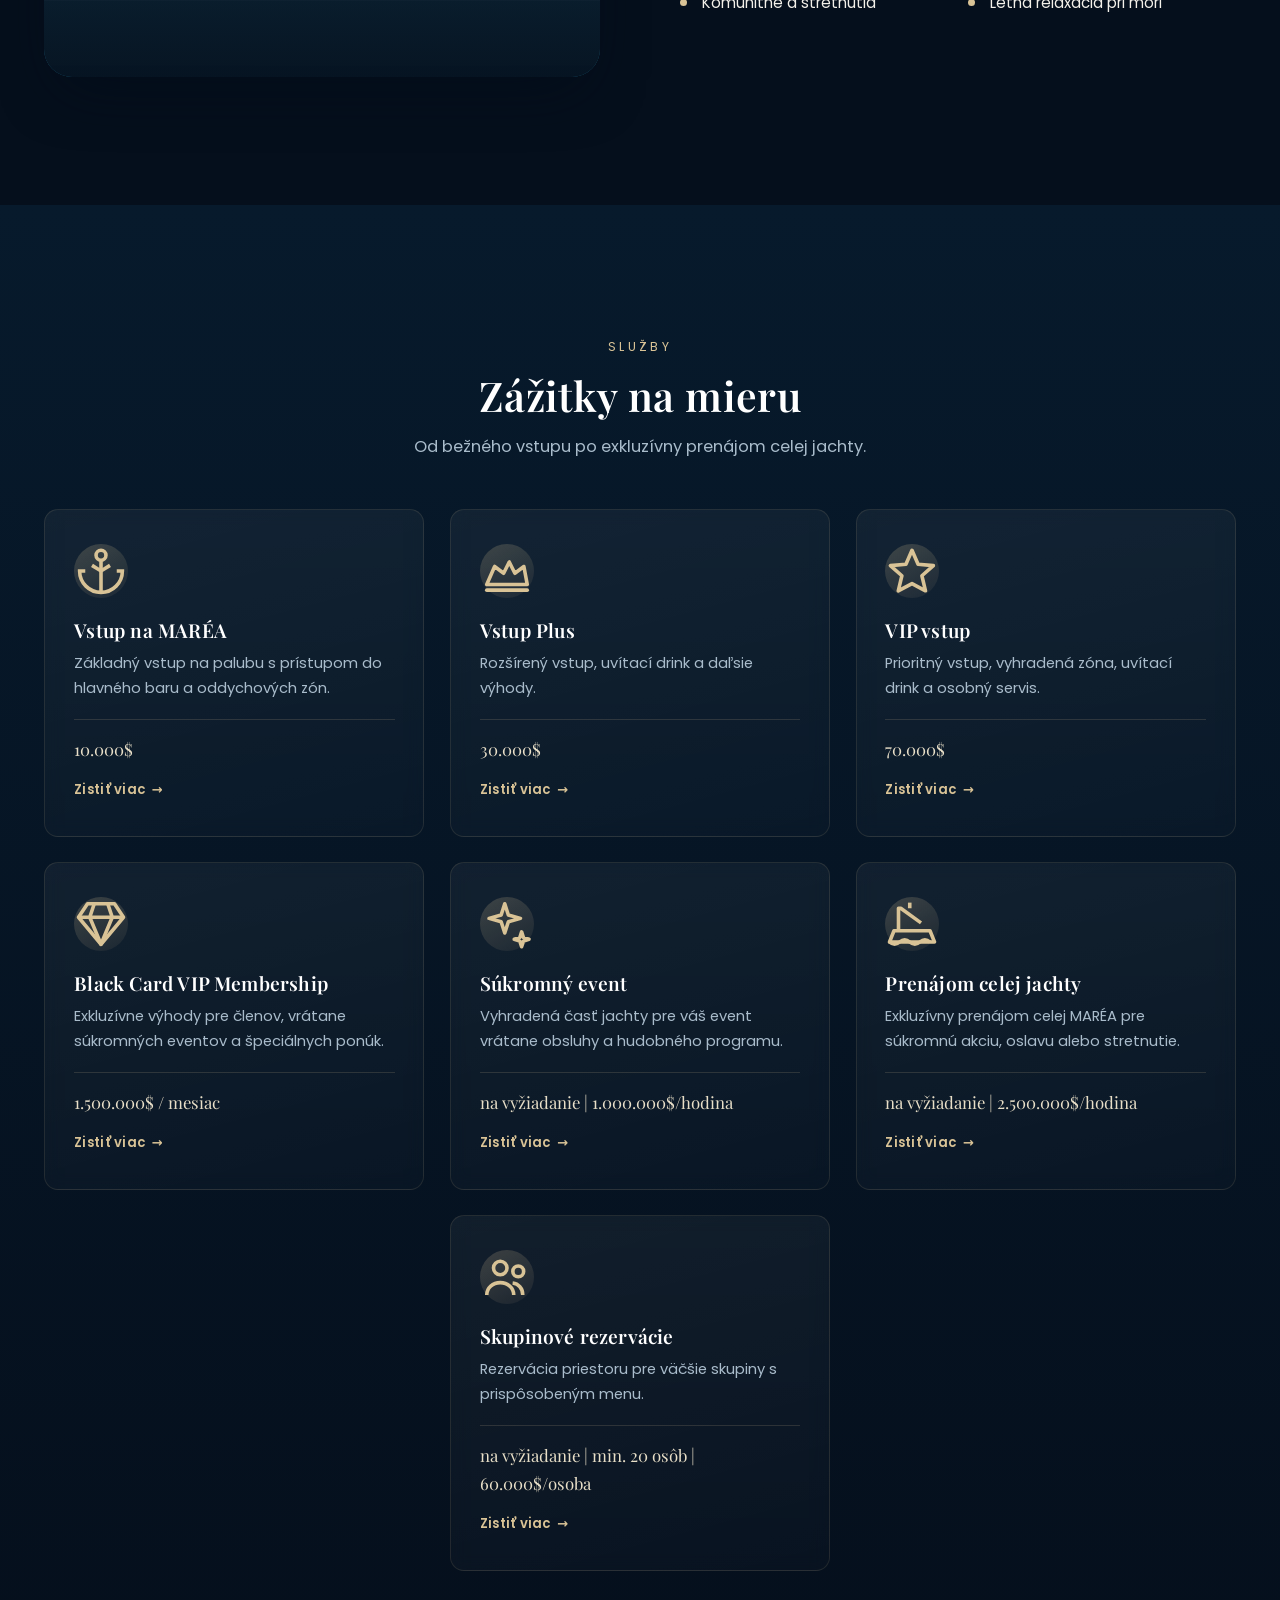
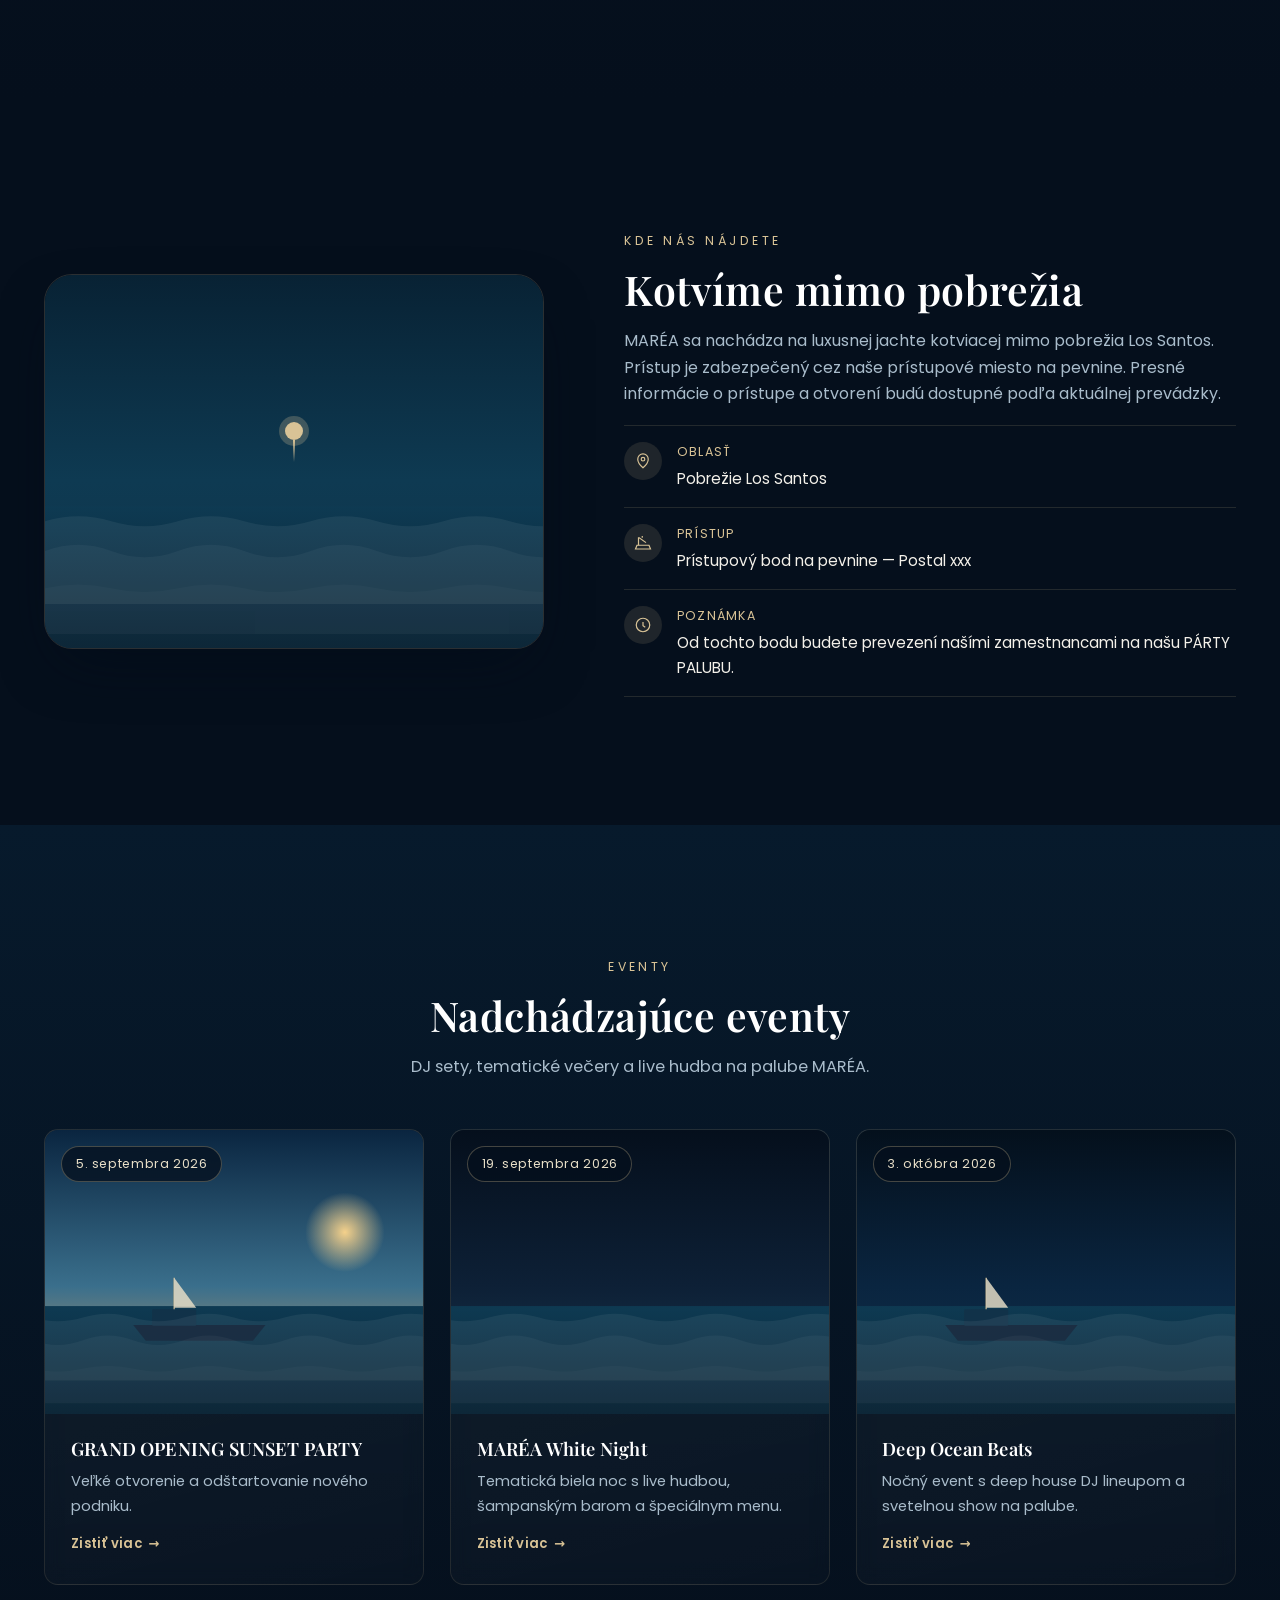
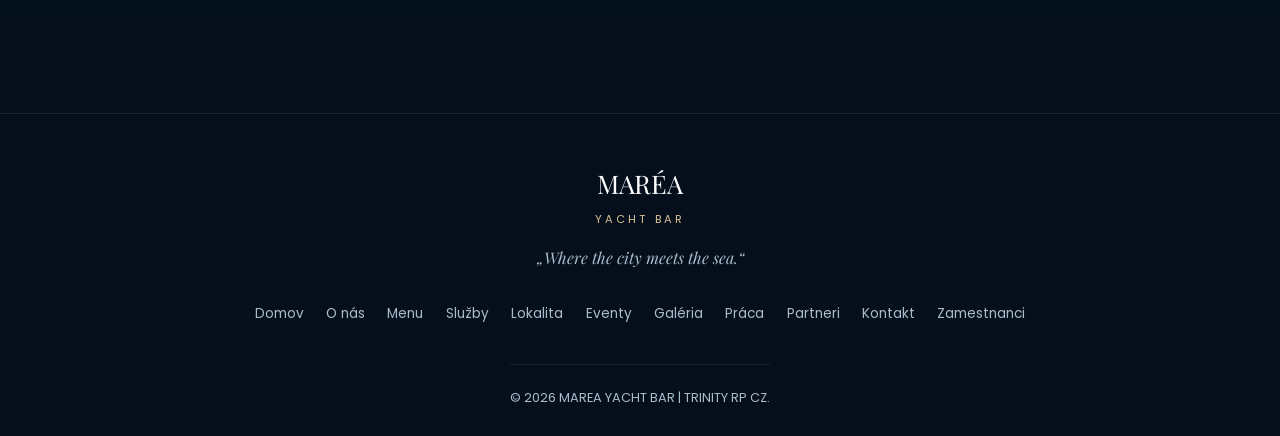
==== commit 166ecd7d: "Update MAREA website files | st 26. 08. 2026 23:42:55,91" ====
--- a/index.html
+++ b/index.html
@@ -17,8 +17,8 @@
     href="https://fonts.googleapis.com/css2?family=Playfair+Display:ital,wght@0,500;0,600;0,700;1,500;1,600&family=Poppins:wght@300;400;500;600;700&display=swap"
     rel="stylesheet">
 
-  <link rel="stylesheet" href="css/style.css?v=11">
-  <link rel="stylesheet" href="css/responsive.css?v=2">
+  <link rel="stylesheet" href="css/style.css?v=12">
+  <link rel="stylesheet" href="css/responsive.css?v=3">
 </head>
 
 <body>
@@ -224,7 +224,7 @@
   </button>
 
   <script src="js/loader.js?v=6"></script>
-  <script src="js/main.js?v=11"></script>
+  <script src="js/main.js?v=12"></script>
 </body>
 
 </html>
--- a/css/style.css
+++ b/css/style.css
@@ -1541,7 +1541,7 @@
 }
 
 .calc-subheading {
-  text-align: center;
+  text-align: left;
   font-size: 0.78rem;
   letter-spacing: 0.16em;
   text-transform: uppercase;
@@ -1549,47 +1549,77 @@
   margin-bottom: 1rem;
 }
 
-.calc-picker {
-  display: flex;
-  flex-wrap: wrap;
-  justify-content: center;
-  gap: 0.6rem;
-  max-width: 760px;
-  margin: 0 auto 2.2rem;
-}
-
-.calc-chip {
+.calc-layout {
+  display: grid;
+  grid-template-columns: 1.3fr 1fr;
+  gap: 1.8rem;
+  max-width: 960px;
+  margin-inline: auto;
+  align-items: start;
+}
+
+.calc-table-wrap {
+  max-height: 420px;
+  overflow-y: auto;
+  border: 1px solid rgba(217, 195, 150, 0.16);
+  border-radius: var(--radius-md);
+}
+
+.calc-table {
+  width: 100%;
+  border-collapse: collapse;
+}
+
+.calc-table thead th {
+  position: sticky;
+  top: 0;
+  z-index: 1;
+  background: var(--navy-900);
+  text-align: left;
+  font-size: 0.68rem;
+  letter-spacing: 0.1em;
+  text-transform: uppercase;
+  color: var(--gold-400);
+  padding: 0.8rem 1rem;
+  border-bottom: 1px solid rgba(217, 195, 150, 0.2);
+}
+
+.calc-table thead th:last-child {
+  text-align: right;
+}
+
+.calc-table-row {
+  cursor: pointer;
+  border-bottom: 1px solid rgba(217, 195, 150, 0.08);
+  transition: background var(--transition-fast);
+}
+
+.calc-table-row:last-child {
+  border-bottom: none;
+}
+
+.calc-table-row:hover,
+.calc-table-row:focus-visible {
+  background: rgba(217, 195, 150, 0.08);
+}
+
+.calc-table-row.is-added {
+  background: rgba(217, 195, 150, 0.12);
+}
+
+.calc-table-name,
+.calc-table-price {
+  padding: 0.7rem 1rem;
+  font-size: 0.86rem;
+  color: var(--text-primary);
+}
+
+.calc-table-price {
   position: relative;
-  display: flex;
-  flex-direction: column;
-  align-items: flex-start;
-  gap: 0.25rem;
-  padding: 0.7rem 1.1rem;
-  border-radius: var(--radius-sm);
-  border: 1px solid rgba(217, 195, 150, 0.2);
-  background: rgba(255, 255, 255, 0.03);
-  transition: border-color var(--transition-fast), background var(--transition-fast), transform var(--transition-fast);
-}
-
-.calc-chip:hover {
-  border-color: var(--gold-400);
-  transform: translateY(-2px);
-}
-
-.calc-chip.is-added {
-  border-color: var(--gold-400);
-  background: rgba(217, 195, 150, 0.12);
-}
-
-.calc-chip-name {
-  font-size: 0.86rem;
-  color: var(--white);
-}
-
-.calc-chip-price {
-  font-size: 0.78rem;
+  text-align: right;
+  white-space: nowrap;
+  font-family: var(--font-display);
   color: var(--gold-300);
-  font-family: var(--font-display);
 }
 
 .calc-chip-badge {
@@ -1612,9 +1642,10 @@
 .calc-cart {
   display: flex;
   flex-direction: column;
-  gap: 0.7rem;
-  max-width: 720px;
-  margin-inline: auto;
+  gap: 0.6rem;
+  max-height: 420px;
+  overflow-y: auto;
+  padding-right: 0.3rem;
 }
 
 .calc-cart-empty {
@@ -1627,26 +1658,31 @@
 
 .calc-cart-row {
   display: flex;
-  align-items: center;
-  justify-content: space-between;
-  gap: 1rem;
-  padding: 0.9rem 1.2rem;
+  flex-direction: column;
+  gap: 0.55rem;
+  padding: 0.8rem 1rem;
   background: rgba(255, 255, 255, 0.03);
   border: 1px solid rgba(217, 195, 150, 0.14);
   border-radius: var(--radius-md);
-  flex-wrap: wrap;
+  flex-shrink: 0;
 }
 
 .calc-cart-name {
-  flex: 1 1 140px;
   color: var(--white);
-  font-size: 0.92rem;
+  font-size: 0.88rem;
+}
+
+.calc-cart-controls {
+  display: flex;
+  align-items: center;
+  justify-content: space-between;
+  gap: 0.6rem;
 }
 
 .calc-cart-qty {
   display: flex;
   align-items: center;
-  gap: 0.6rem;
+  gap: 0.5rem;
 }
 
 .calc-qty-btn {
@@ -1704,9 +1740,8 @@
   align-items: center;
   justify-content: space-between;
   gap: 1rem;
-  max-width: 720px;
-  margin: 1.8rem auto 0;
-  padding-top: 1.4rem;
+  margin-top: 1.2rem;
+  padding-top: 1.2rem;
   border-top: 1px solid rgba(217, 195, 150, 0.16);
   flex-wrap: wrap;
 }
--- a/css/responsive.css
+++ b/css/responsive.css
@@ -23,6 +23,15 @@
   :root {
     --space-2xl: 5.5rem;
     --space-xl: 3.4rem;
+  }
+
+  .calc-layout {
+    grid-template-columns: 1fr;
+  }
+
+  .calc-table-wrap,
+  .calc-cart {
+    max-height: 320px;
   }
 
   .nav-links {
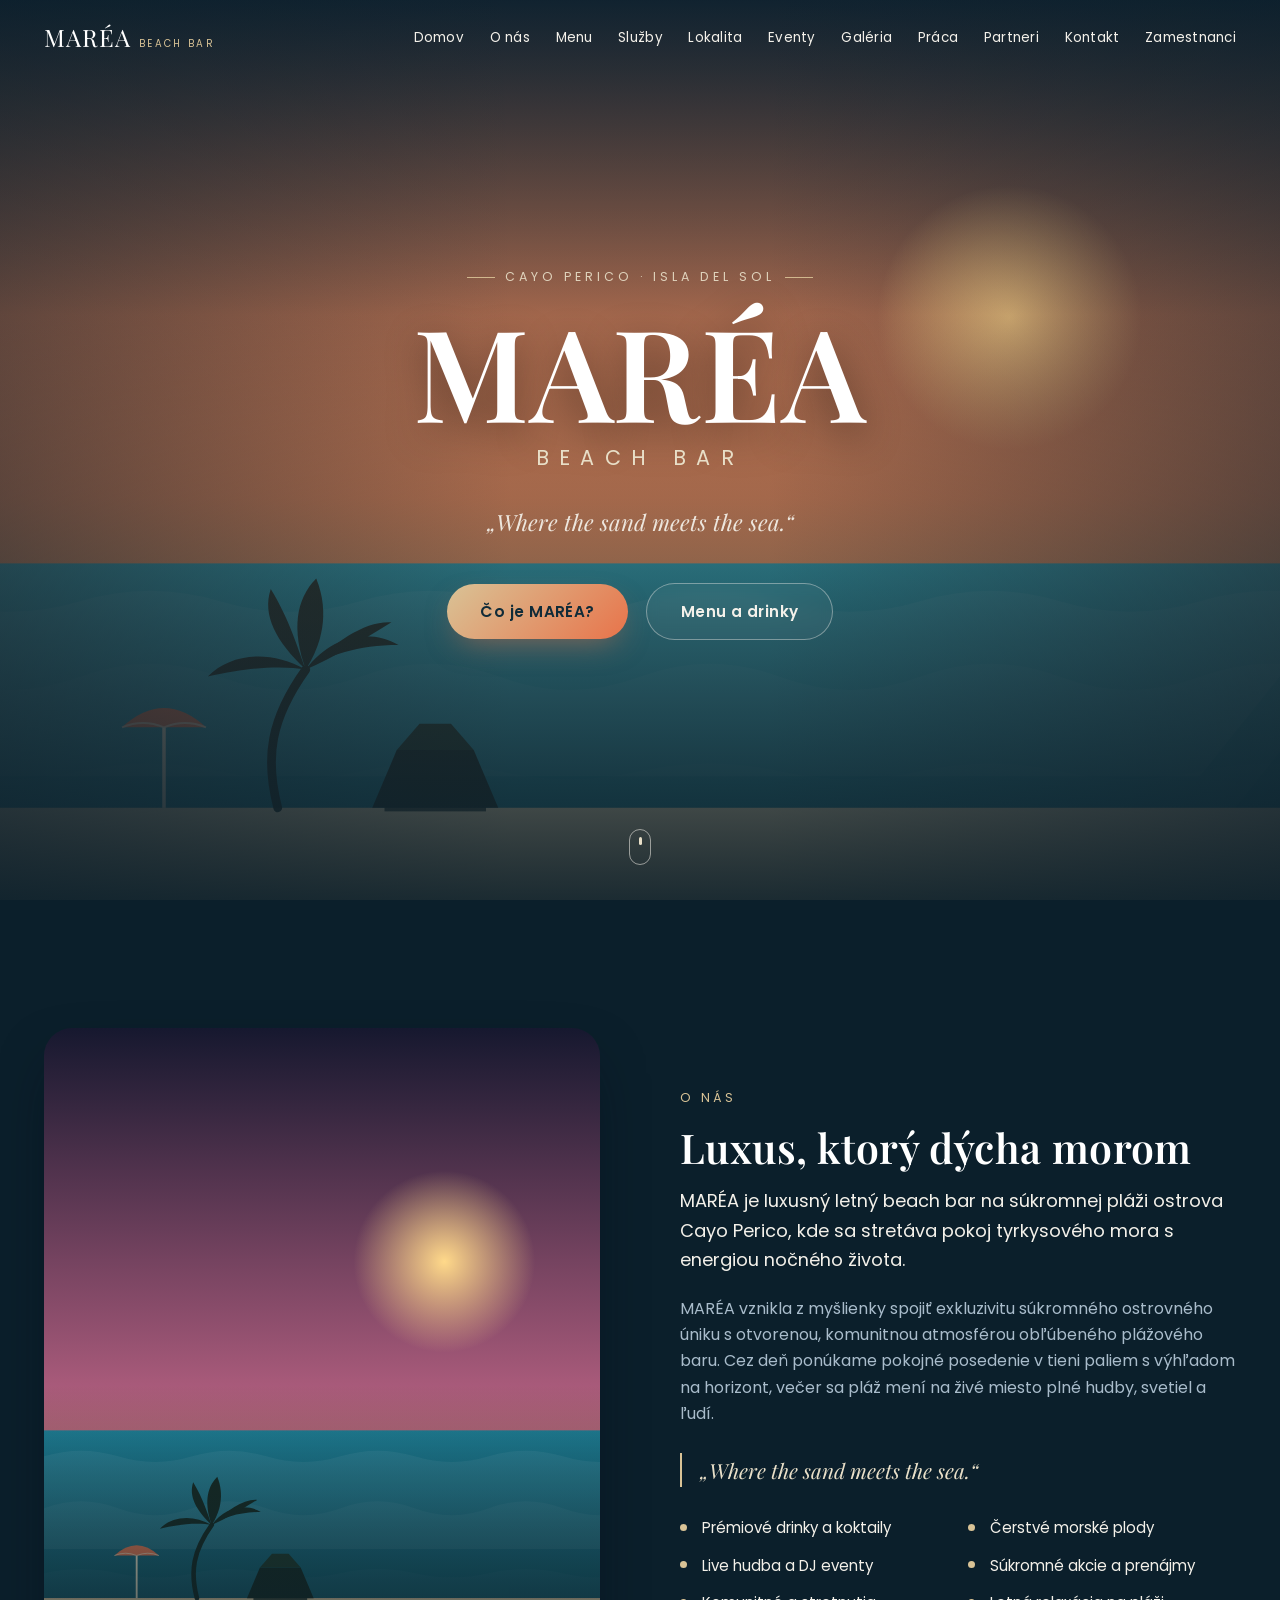
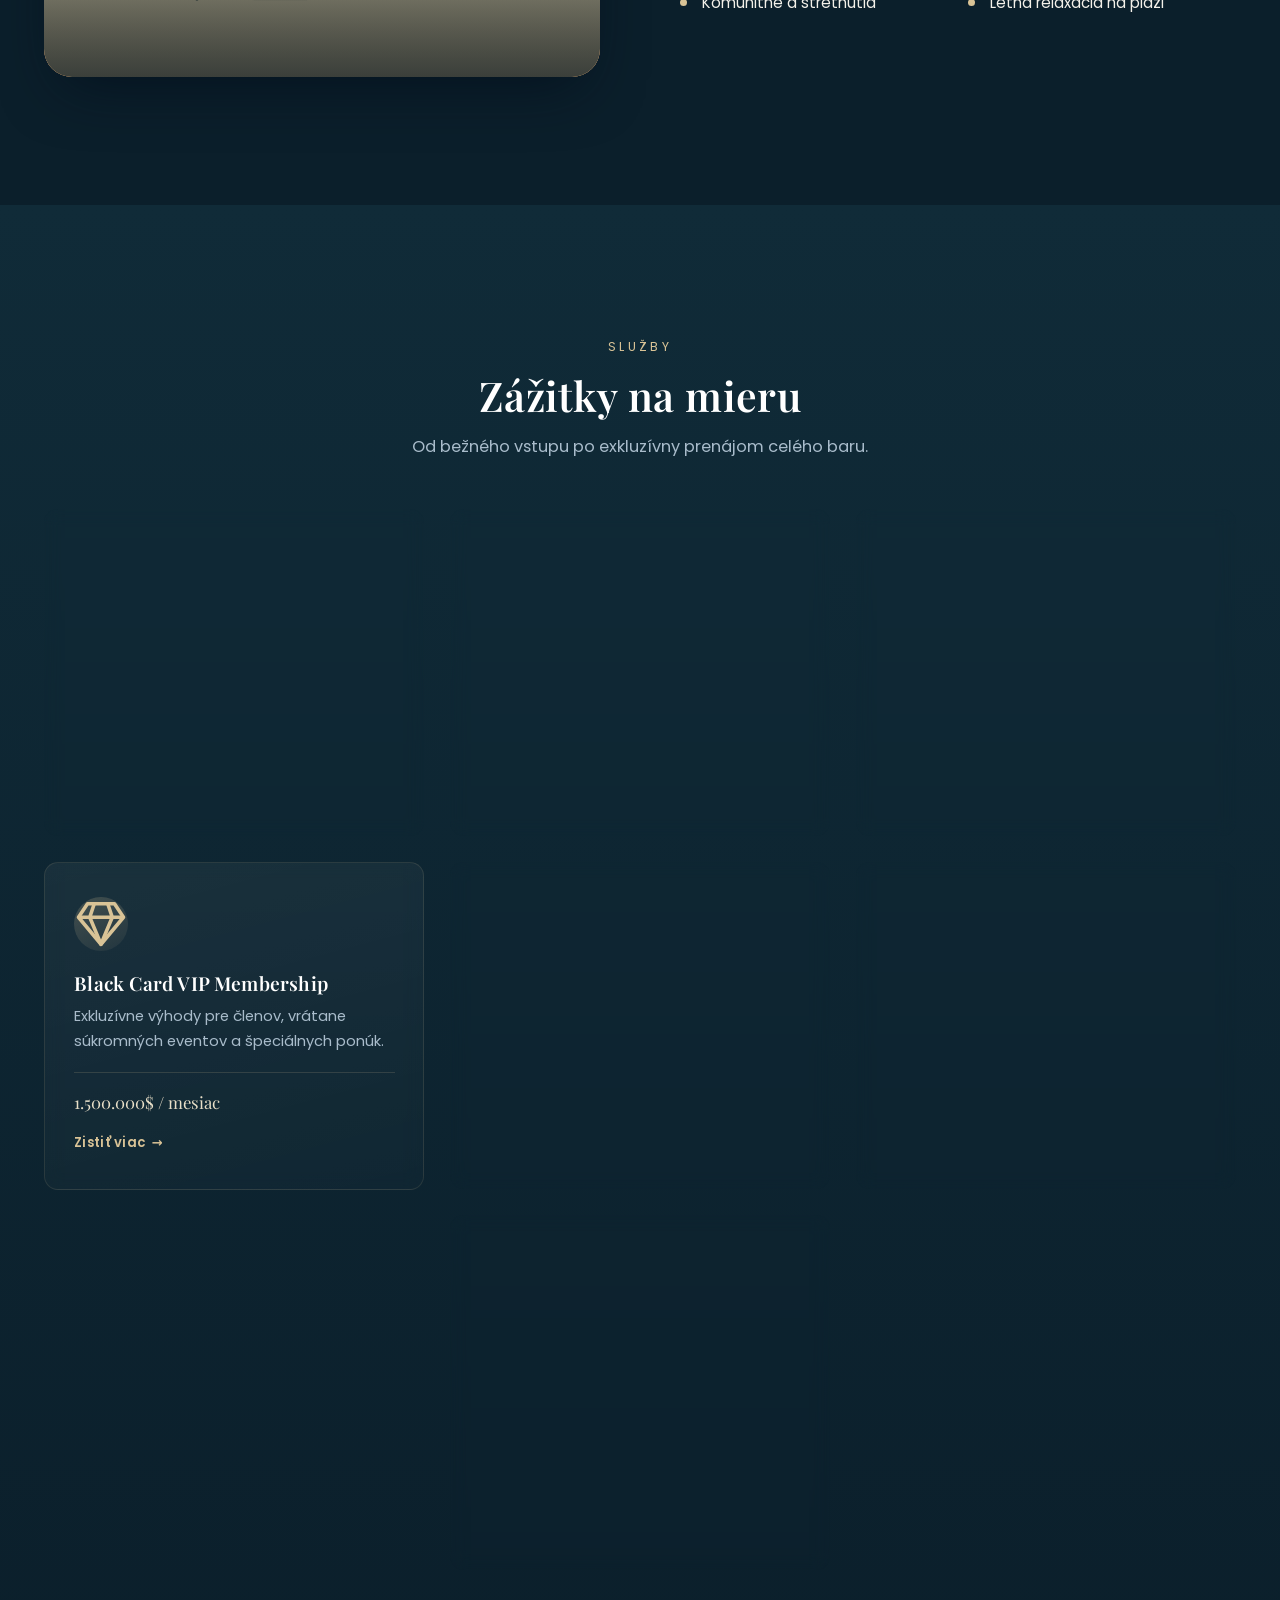
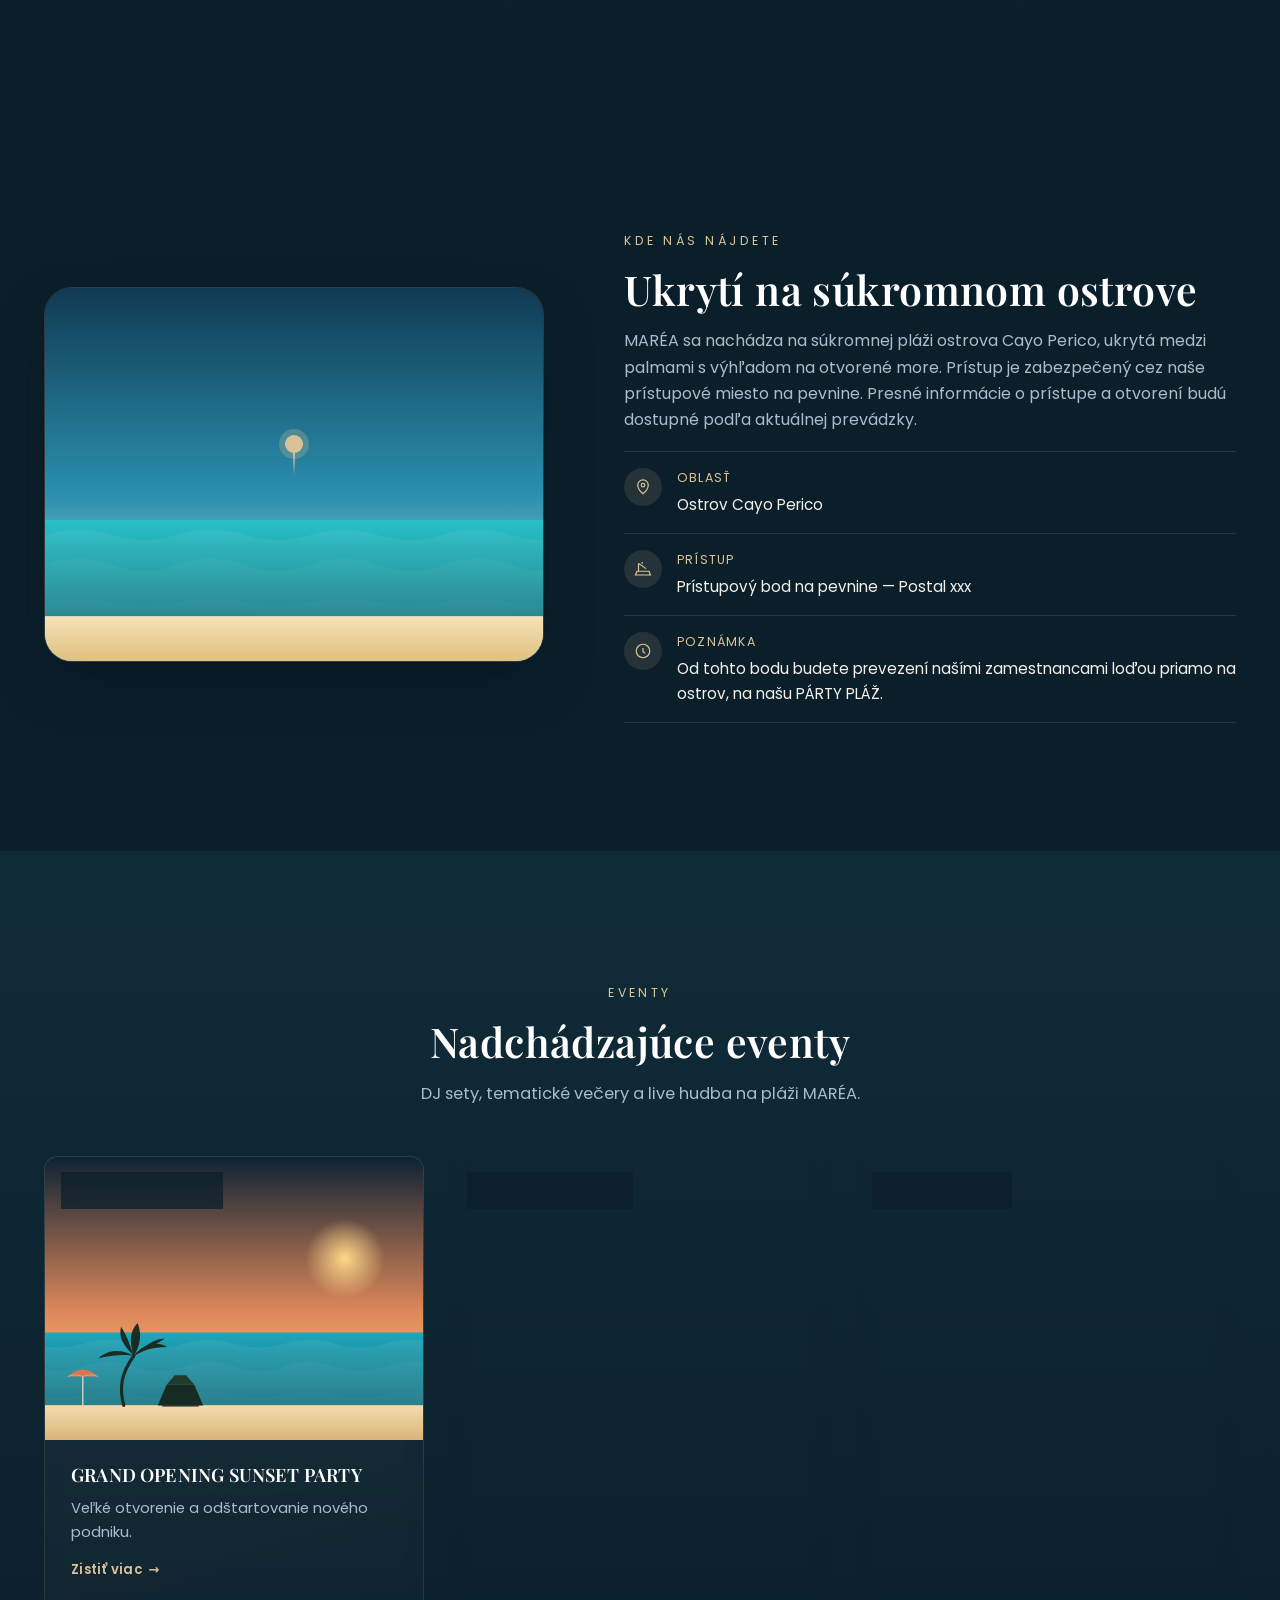
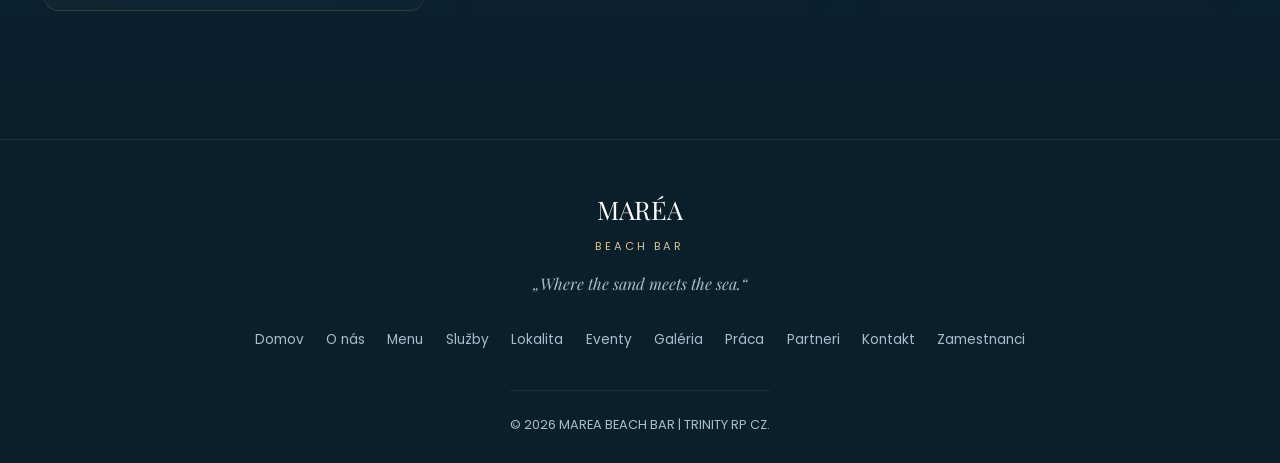
==== commit ecb255b7: "Update MAREA website files | so 29. 08. 2026 22:49:23,89" ====
--- a/index.html
+++ b/index.html
@@ -4,10 +4,10 @@
 <head>
   <meta charset="UTF-8">
   <meta name="viewport" content="width=device-width, initial-scale=1.0">
-  <title>MARÉA — Yacht Bar | Where the city meets the sea.</title>
+  <title>MARÉA — Beach Bar | Where the sand meets the sea.</title>
   <meta name="description"
-    content="MARÉA je luxusný letný yacht bar pri pobreží Los Santos. Drinky, morské plody, hudba a nezabudnuteľná atmosféra pri mori.">
-  <meta name="theme-color" content="#071a2c">
+    content="MARÉA je luxusný letný beach bar na súkromnej pláži ostrova Cayo Perico. Drinky, morské plody, hudba a nezabudnuteľná atmosféra pri mori.">
+  <meta name="theme-color" content="#102b38">
 
   <link rel="icon" type="image/png" href="assets/icons/favicon.png">
 
@@ -17,8 +17,8 @@
     href="https://fonts.googleapis.com/css2?family=Playfair+Display:ital,wght@0,500;0,600;0,700;1,500;1,600&family=Poppins:wght@300;400;500;600;700&display=swap"
     rel="stylesheet">
 
-  <link rel="stylesheet" href="css/style.css?v=12">
-  <link rel="stylesheet" href="css/responsive.css?v=3">
+  <link rel="stylesheet" href="css/style.css?v=15">
+  <link rel="stylesheet" href="css/responsive.css?v=5">
 </head>
 
 <body>
@@ -28,7 +28,7 @@
     <div class="container">
       <a href="index.html#home" class="brand">
         MARÉA
-        <span class="brand-tag">Yacht Bar</span>
+        <span class="brand-tag">Beach Bar</span>
       </a>
 
       <nav>
@@ -43,7 +43,7 @@
   </header>
 
   <noscript>
-    <div style="padding:2rem;text-align:center;background:#0a2540;color:#f4f1ea;">
+    <div style="padding:2rem;text-align:center;background:#163a48;color:#f4f1ea;">
       Pre plné zobrazenie obsahu MARÉA je potrebný povolený JavaScript.
     </div>
   </noscript>
@@ -53,15 +53,15 @@
     <!-- ==================== Hero ==================== -->
     <section class="hero" id="home">
       <div class="hero-media">
-        <img src="assets/images/other/hero-yacht.png" alt="Luxusná jachta MARÉA na mori pri západe slnka">
+        <img src="assets/images/other/hero-beach.svg" alt="Súkromná pláž MARÉA na ostrove Cayo Perico pri západe slnka">
       </div>
       <div class="hero-overlay"></div>
 
       <div class="hero-content">
-        <span class="hero-eyebrow">Los Santos · Open Sea</span>
+        <span class="hero-eyebrow">Cayo Perico · Isla del Sol</span>
         <h1 class="hero-title" id="hero-title">MARÉA</h1>
-        <p class="hero-subtitle" id="hero-subtitle">Yacht Bar</p>
-        <p class="hero-tagline" id="hero-tagline">„Where the city meets the sea.“</p>
+        <p class="hero-subtitle" id="hero-subtitle">Beach Bar</p>
+        <p class="hero-tagline" id="hero-tagline">„Where the sand meets the sea.“</p>
 
         <div class="hero-actions">
           <a href="#about" class="btn btn-primary" id="hero-cta-primary">Objaviť MARÉA</a>
@@ -77,7 +77,7 @@
       <div class="container">
         <div class="about-grid">
           <div class="about-media reveal">
-            <img src="assets/images/other/about-yacht.svg" alt="Paluba MARÉA pri západe slnka">
+            <img src="assets/images/other/about-beach.svg" alt="Pláž MARÉA pri západe slnka">
           </div>
 
           <div class="about-text reveal">
@@ -99,7 +99,7 @@
         <div class="section-header reveal">
           <span class="eyebrow">Služby</span>
           <h2 class="section-title">Zážitky na mieru</h2>
-          <p class="section-subtitle">Od bežného vstupu po exkluzívny prenájom celej jachty.</p>
+          <p class="section-subtitle">Od bežného vstupu po exkluzívny prenájom celého baru.</p>
         </div>
 
         <div class="services-grid" id="services-grid">
@@ -113,7 +113,7 @@
       <div class="container">
         <div class="location-grid">
           <div class="location-map reveal">
-            <img src="assets/images/other/map-placeholder.svg" alt="Ilustračná mapa polohy MARÉA pri pobreží Los Santos">
+            <img src="assets/images/other/map-placeholder.svg" alt="Ilustračná mapa polohy MARÉA na ostrove Cayo Perico">
             <div class="location-pin">
               <div class="location-pin-dot"></div>
               <div class="location-pin-stick"></div>
@@ -122,7 +122,7 @@
 
           <div class="location-details reveal">
             <span class="eyebrow">Kde nás nájdete</span>
-            <h2 class="section-title">Kotvíme mimo pobrežia</h2>
+            <h2 class="section-title">Ukrytí na súkromnom ostrove</h2>
             <p id="location-description">Načítavam informácie o lokalite…</p>
 
             <div class="location-fact">
@@ -175,7 +175,7 @@
         <div class="section-header reveal">
           <span class="eyebrow">Eventy</span>
           <h2 class="section-title">Nadchádzajúce eventy</h2>
-          <p class="section-subtitle">DJ sety, tematické večery a live hudba na palube MARÉA.</p>
+          <p class="section-subtitle">DJ sety, tematické večery a live hudba na pláži MARÉA.</p>
         </div>
 
         <div class="events-grid" id="events-grid">
@@ -204,13 +204,13 @@
   <footer class="footer">
     <div class="container footer-inner">
       <div class="footer-brand">MARÉA</div>
-      <div class="footer-type">Yacht Bar</div>
-      <p class="footer-tagline">„Where the city meets the sea.“</p>
+      <div class="footer-type">Beach Bar</div>
+      <p class="footer-tagline">„Where the sand meets the sea.“</p>
 
       <nav class="footer-nav" id="footer-nav"></nav>
 
       <div class="footer-bottom">
-        © <span id="footer-year"></span> MAREA YACHT BAR | TRINITY RP CZ.
+        © <span id="footer-year"></span> MAREA BEACH BAR | TRINITY RP CZ.
       </div>
     </div>
   </footer>
@@ -224,7 +224,7 @@
   </button>
 
   <script src="js/loader.js?v=6"></script>
-  <script src="js/main.js?v=12"></script>
+  <script src="js/main.js?v=15"></script>
 </body>
 
 </html>
--- a/css/style.css
+++ b/css/style.css
@@ -1,23 +1,25 @@
 /* ==========================================================================
-   MARÉA — Yacht Bar
+   MARÉA — Beach Bar
    Core stylesheet. Breakpoint overrides live in responsive.css.
    ========================================================================== */
 
 /* -------------------- Design tokens -------------------- */
 :root {
-  /* Colors — navy / ocean / turquoise core, gold / sand accents */
-  --navy-950: #050f1c;
-  --navy-900: #071a2c;
-  --navy-800: #0a2540;
-  --navy-700: #123249;
-  --ocean-600: #0e3a52;
-  --ocean-500: #1c6f8c;
-  --turquoise-400: #2a8fae;
-  --turquoise-300: #4fb8c9;
+  /* Colors — tropical dusk / lagoon core, gold sand + coral sunset accents */
+  --navy-950: #0b1f2b;
+  --navy-900: #102b38;
+  --navy-800: #163a48;
+  --navy-700: #1a4552;
+  --ocean-600: #135a68;
+  --ocean-500: #1c8298;
+  --turquoise-400: #22a6ba;
+  --turquoise-300: #5ed1dd;
   --gold-500: #c9a55c;
   --gold-400: #d9c396;
   --gold-300: #e8dfc8;
   --sand-100: #f5efe3;
+  --coral-500: #e8734a;
+  --coral-400: #f2926c;
   --white: #ffffff;
 
   --bg-body: var(--navy-950);
@@ -186,9 +188,9 @@
 }
 
 .btn-primary {
-  background: linear-gradient(135deg, var(--gold-400), var(--gold-500));
+  background: linear-gradient(135deg, var(--gold-400), var(--coral-500));
   color: var(--navy-900);
-  box-shadow: 0 12px 30px -10px rgba(201, 165, 92, 0.55);
+  box-shadow: 0 12px 30px -10px rgba(232, 115, 74, 0.5);
 }
 
 .btn-primary:hover {
@@ -226,7 +228,7 @@
 }
 
 .navbar.is-scrolled {
-  background: rgba(7, 26, 44, 0.82);
+  background: rgba(16, 43, 56, 0.82);
   backdrop-filter: blur(14px) saturate(140%);
   -webkit-backdrop-filter: blur(14px) saturate(140%);
   padding-block: 0.7rem;
@@ -357,8 +359,8 @@
   position: absolute;
   inset: 0;
   background:
-    linear-gradient(180deg, rgba(5, 15, 28, 0.55) 0%, rgba(5, 15, 28, 0.55) 35%, rgba(5, 15, 28, 0.92) 100%),
-    linear-gradient(90deg, rgba(5, 15, 28, 0.55) 0%, transparent 40%, transparent 60%, rgba(5, 15, 28, 0.55) 100%);
+    linear-gradient(180deg, rgba(11, 31, 43, 0.5) 0%, rgba(232, 115, 74, 0.14) 35%, rgba(11, 31, 43, 0.92) 100%),
+    linear-gradient(90deg, rgba(11, 31, 43, 0.55) 0%, transparent 40%, transparent 60%, rgba(11, 31, 43, 0.55) 100%);
 }
 
 .hero-content {
@@ -462,8 +464,8 @@
   overflow: hidden;
   padding-top: 6rem;
   background:
-    radial-gradient(ellipse at 50% 130%, rgba(217, 195, 150, 0.16), transparent 60%),
-    linear-gradient(160deg, var(--navy-900) 0%, var(--ocean-600) 55%, var(--turquoise-400) 130%);
+    radial-gradient(ellipse at 50% 130%, rgba(232, 115, 74, 0.22), transparent 60%),
+    linear-gradient(160deg, var(--navy-900) 0%, var(--ocean-600) 50%, var(--turquoise-400) 115%);
 }
 
 .page-hero-content {
@@ -493,7 +495,7 @@
   gap: 1.4rem 1.8rem;
   padding: 1.8rem 2.2rem;
   border-radius: var(--radius-lg);
-  background: linear-gradient(135deg, rgba(88, 101, 242, 0.14), rgba(42, 143, 174, 0.1));
+  background: linear-gradient(135deg, rgba(88, 101, 242, 0.14), rgba(34, 166, 186, 0.1));
   border: 1px solid rgba(217, 195, 150, 0.18);
   margin-bottom: var(--space-lg);
 }
@@ -560,7 +562,7 @@
   content: "";
   position: absolute;
   inset: 0;
-  background: linear-gradient(180deg, transparent 55%, rgba(5, 15, 28, 0.75) 100%);
+  background: linear-gradient(180deg, transparent 55%, rgba(11, 31, 43, 0.75) 100%);
 }
 
 .about-text .eyebrow {
@@ -1038,7 +1040,7 @@
   position: absolute;
   top: 1rem;
   left: 1rem;
-  background: rgba(5, 15, 28, 0.75);
+  background: rgba(11, 31, 43, 0.75);
   backdrop-filter: blur(6px);
   border: 1px solid rgba(217, 195, 150, 0.3);
   color: var(--gold-300);
@@ -1109,7 +1111,7 @@
   position: absolute;
   inset: auto 0 0 0;
   padding: 1.6rem 1rem 0.9rem;
-  background: linear-gradient(180deg, transparent, rgba(5, 15, 28, 0.9));
+  background: linear-gradient(180deg, transparent, rgba(11, 31, 43, 0.9));
   color: var(--gold-200, var(--gold-300));
   font-size: 0.82rem;
   opacity: 0;
@@ -1130,7 +1132,7 @@
   display: flex;
   align-items: center;
   justify-content: center;
-  background: rgba(3, 9, 17, 0.94);
+  background: rgba(8, 18, 24, 0.94);
   opacity: 0;
   visibility: hidden;
   transition: opacity var(--transition-fast), visibility var(--transition-fast);
@@ -1239,7 +1241,7 @@
   display: flex;
   align-items: center;
   justify-content: center;
-  background: rgba(3, 9, 17, 0.88);
+  background: rgba(8, 18, 24, 0.88);
   opacity: 0;
   visibility: hidden;
   transition: opacity var(--transition-fast), visibility var(--transition-fast);
@@ -1258,7 +1260,7 @@
   max-height: 85vh;
   overflow-y: auto;
   text-align: left;
-  background: linear-gradient(165deg, rgba(18, 42, 66, 0.98), rgba(7, 18, 30, 0.98));
+  background: linear-gradient(165deg, rgba(26, 66, 78, 0.98), rgba(13, 26, 34, 0.98));
   border: 1px solid rgba(217, 195, 150, 0.22);
   border-radius: var(--radius-lg);
   box-shadow: var(--shadow-strong);
@@ -1525,9 +1527,9 @@
 .calc-discount {
   display: flex;
   align-items: center;
-  justify-content: center;
   gap: 0.7rem;
-  margin-bottom: 1.8rem;
+  margin-top: auto;
+  padding-top: 1rem;
   font-size: 0.92rem;
   color: var(--text-primary);
   cursor: pointer;
@@ -1555,95 +1557,73 @@
   gap: 1.8rem;
   max-width: 960px;
   margin-inline: auto;
-  align-items: start;
-}
-
-.calc-table-wrap {
+  align-items: stretch;
+}
+
+.calc-menu-panel,
+.calc-cart-panel {
+  display: flex;
+  flex-direction: column;
+}
+
+.calc-picker-grid {
+  display: grid;
+  grid-template-columns: repeat(4, 1fr);
+  gap: 0.6rem;
   max-height: 420px;
   overflow-y: auto;
-  border: 1px solid rgba(217, 195, 150, 0.16);
-  border-radius: var(--radius-md);
-}
-
-.calc-table {
-  width: 100%;
-  border-collapse: collapse;
-}
-
-.calc-table thead th {
-  position: sticky;
-  top: 0;
-  z-index: 1;
-  background: var(--navy-900);
+  padding: 0.2rem;
+  margin-bottom: 1.4rem;
+}
+
+.calc-tile {
+  position: relative;
+  display: flex;
+  flex-direction: column;
+  justify-content: center;
+  align-items: flex-start;
+  gap: 0.25rem;
+  min-height: 64px;
+  padding: 0.6rem 0.8rem;
+  border-radius: var(--radius-sm);
+  border: 1px solid rgba(217, 195, 150, 0.2);
+  background: rgba(255, 255, 255, 0.03);
+  overflow: hidden;
   text-align: left;
-  font-size: 0.68rem;
-  letter-spacing: 0.1em;
-  text-transform: uppercase;
-  color: var(--gold-400);
-  padding: 0.8rem 1rem;
-  border-bottom: 1px solid rgba(217, 195, 150, 0.2);
-}
-
-.calc-table thead th:last-child {
-  text-align: right;
-}
-
-.calc-table-row {
-  cursor: pointer;
-  border-bottom: 1px solid rgba(217, 195, 150, 0.08);
-  transition: background var(--transition-fast);
-}
-
-.calc-table-row:last-child {
-  border-bottom: none;
-}
-
-.calc-table-row:hover,
-.calc-table-row:focus-visible {
-  background: rgba(217, 195, 150, 0.08);
-}
-
-.calc-table-row.is-added {
+  transition: border-color var(--transition-fast), background var(--transition-fast), transform var(--transition-fast);
+}
+
+.calc-tile:hover {
+  border-color: var(--gold-400);
+  transform: translateY(-2px);
+}
+
+.calc-tile.is-added {
+  border-color: var(--gold-400);
   background: rgba(217, 195, 150, 0.12);
 }
 
-.calc-table-name,
-.calc-table-price {
-  padding: 0.7rem 1rem;
-  font-size: 0.86rem;
-  color: var(--text-primary);
-}
-
-.calc-table-price {
-  position: relative;
-  text-align: right;
-  white-space: nowrap;
+.calc-tile-name {
+  font-size: 0.78rem;
+  color: var(--white);
+  line-height: 1.25;
+  display: -webkit-box;
+  -webkit-line-clamp: 2;
+  -webkit-box-orient: vertical;
+  overflow: hidden;
+}
+
+.calc-tile-price {
+  font-size: 0.76rem;
+  color: var(--gold-300);
   font-family: var(--font-display);
-  color: var(--gold-300);
-}
-
-.calc-chip-badge {
-  position: absolute;
-  top: -8px;
-  right: -8px;
-  min-width: 20px;
-  height: 20px;
-  padding: 0 5px;
-  border-radius: 999px;
-  background: var(--gold-400);
-  color: var(--navy-900);
-  font-size: 0.7rem;
-  font-weight: 700;
-  display: flex;
-  align-items: center;
-  justify-content: center;
 }
 
 .calc-cart {
   display: flex;
   flex-direction: column;
   gap: 0.6rem;
-  max-height: 420px;
+  max-height: 520px;
   overflow-y: auto;
   padding-right: 0.3rem;
 }
@@ -1740,7 +1720,7 @@
   align-items: center;
   justify-content: space-between;
   gap: 1rem;
-  margin-top: 1.2rem;
+  margin-top: auto;
   padding-top: 1.2rem;
   border-top: 1px solid rgba(217, 195, 150, 0.16);
   flex-wrap: wrap;
@@ -1814,7 +1794,7 @@
   width: 46px;
   height: 46px;
   border-radius: 50%;
-  background: rgba(10, 37, 64, 0.85);
+  background: rgba(22, 58, 72, 0.85);
   border: 1px solid rgba(217, 195, 150, 0.35);
   color: var(--gold-300);
   display: flex;
--- a/css/responsive.css
+++ b/css/responsive.css
@@ -29,9 +29,13 @@
     grid-template-columns: 1fr;
   }
 
-  .calc-table-wrap,
+  .calc-picker-grid,
   .calc-cart {
     max-height: 320px;
+  }
+
+  .calc-picker-grid {
+    grid-template-columns: repeat(3, 1fr);
   }
 
   .nav-links {
@@ -40,7 +44,7 @@
     right: 0;
     height: 100vh;
     width: min(78vw, 340px);
-    background: rgba(7, 21, 36, 0.98);
+    background: rgba(16, 43, 56, 0.98);
     backdrop-filter: blur(16px);
     flex-direction: column;
     justify-content: center;
@@ -104,6 +108,10 @@
     padding-block: var(--space-xl);
   }
 
+  .calc-picker-grid {
+    grid-template-columns: repeat(2, 1fr);
+  }
+
   .container {
     padding-inline: 1.15rem;
   }
